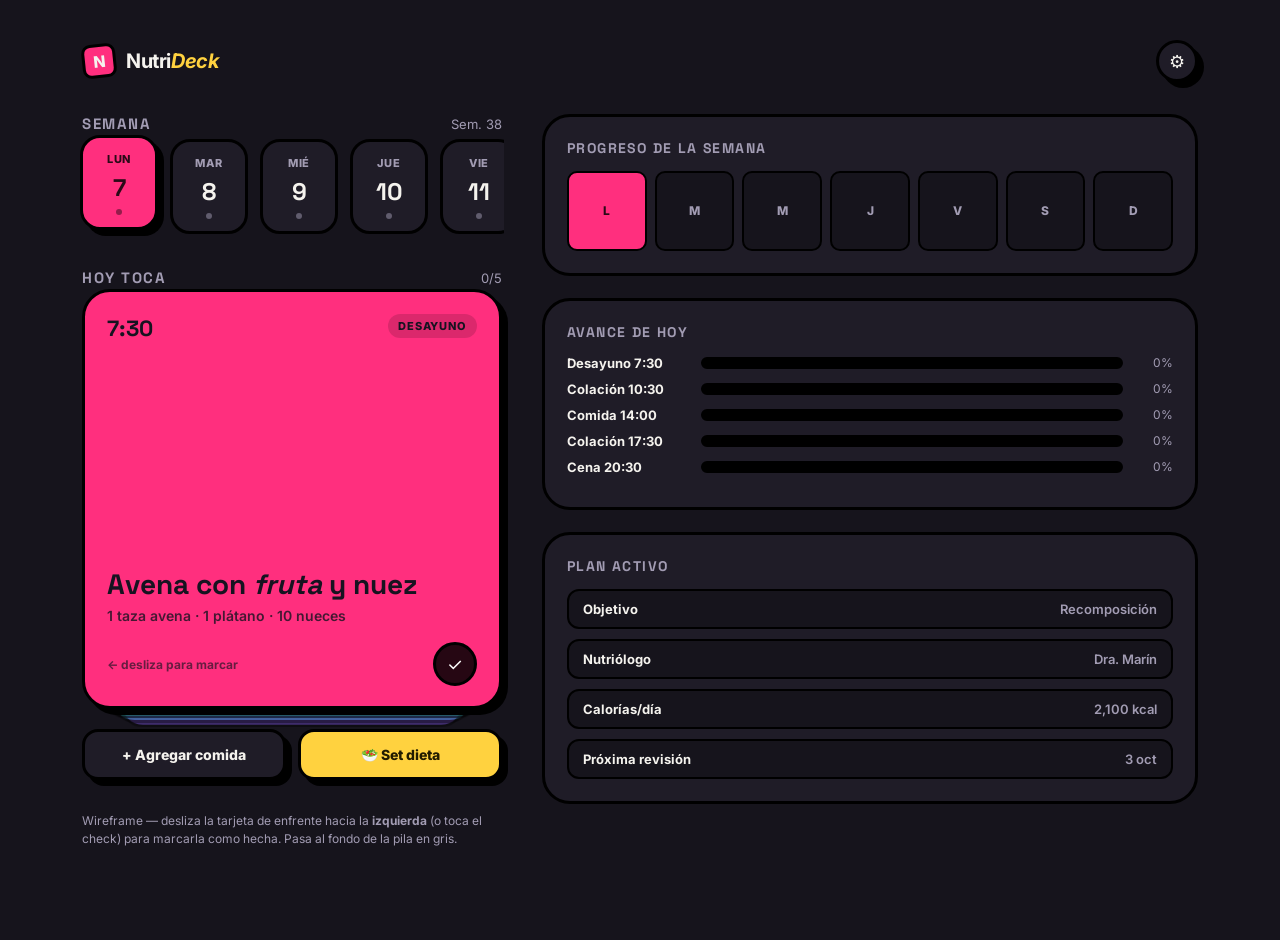
==== diet-app/index.html @ 94bcf6a4 "Add diet app wireframe with day rail + swipeable meal rolodex Single-file HTML/CSS/JS prototype: hor" ====
<!doctype html>
<html lang="es">
<head>
<meta charset="utf-8">
<meta name="viewport" content="width=device-width, initial-scale=1, viewport-fit=cover">
<title>NutriDeck — Wireframe</title>
<link rel="preconnect" href="https://fonts.googleapis.com">
<link href="https://fonts.googleapis.com/css2?family=Space+Grotesk:wght@500;700&family=Inter:wght@400;600;800&display=swap" rel="stylesheet">
<style>
  :root{
    --bg:        #16141c;
    --bg-panel:  #1f1c27;
    --ink:       #f5f3ee;
    --ink-dim:   #a29cb3;
    --pink:      #ff2f7e;
    --green:     #2ee6a6;
    --yellow:    #ffd23f;
    --blue:      #4dc4ff;
    --violet:    #8a5bff;
    --gray:      #55505f;
    --gray-card: #37333e;
    --line:      #000000;
    --radius-lg: 28px;
    --radius-md: 18px;
    --shadow-hard: 6px 6px 0 var(--line);
  }

  *{box-sizing:border-box;}
  html,body{margin:0;padding:0;}
  body{
    background:var(--bg);
    color:var(--ink);
    font-family:'Inter',system-ui,sans-serif;
    min-height:100vh;
    display:flex;
    justify-content:center;
    -webkit-tap-highlight-color:transparent;
  }
  h1,h2,h3,.display{
    font-family:'Space Grotesk',system-ui,sans-serif;
  }
  button{font-family:inherit;}

  /* ---------- App shell ---------- */
  .App{
    width:100%;
    max-width:1180px;
    display:grid;
    grid-template-columns:1fr;
    gap:24px;
    padding:20px 16px 60px;
  }

  @media (min-width:920px){
    .App{
      grid-template-columns:minmax(0,420px) 1fr;
      align-items:start;
      padding:40px 32px 80px;
      gap:40px;
    }
  }

  /* ---------- Top bar ---------- */
  .TopBar{
    grid-column:1/-1;
    display:flex;
    align-items:center;
    justify-content:space-between;
    margin-bottom:-8px;
  }
  .TopBar-brand{
    display:flex;
    align-items:center;
    gap:10px;
  }
  .TopBar-logo{
    width:34px;height:34px;
    background:var(--pink);
    border-radius:9px;
    border:3px solid var(--line);
    display:flex;align-items:center;justify-content:center;
    font-weight:800;
    transform:rotate(-6deg);
  }
  .TopBar-title{
    font-size:20px;
    font-weight:700;
    letter-spacing:-0.02em;
  }
  .TopBar-title em{
    font-style:italic;
    color:var(--yellow);
  }
  .IconBtn{
    width:42px;height:42px;
    border-radius:50%;
    border:3px solid var(--line);
    background:var(--bg-panel);
    color:var(--ink);
    font-size:18px;
    display:flex;align-items:center;justify-content:center;
    cursor:pointer;
    box-shadow:var(--shadow-hard);
  }
  .IconBtn:active{transform:translate(3px,3px);box-shadow:0 0 0 var(--line);}

  /* ---------- Phone column ---------- */
  .PhoneCol{
    display:flex;
    flex-direction:column;
    gap:20px;
  }

  /* Day carousel (horizontal) */
  .DayRail{
    display:flex;
    gap:12px;
    overflow-x:auto;
    scroll-snap-type:x mandatory;
    padding:4px 2px 14px;
    margin:0 -2px;
  }
  .DayRail::-webkit-scrollbar{height:6px;}
  .DayRail::-webkit-scrollbar-thumb{background:var(--gray);border-radius:6px;}

  .DayCard{
    scroll-snap-align:start;
    flex:0 0 auto;
    width:78px;
    padding:14px 0 12px;
    border-radius:20px;
    border:3px solid var(--line);
    background:var(--bg-panel);
    color:var(--ink-dim);
    display:flex;
    flex-direction:column;
    align-items:center;
    gap:6px;
    cursor:pointer;
    transition:transform .15s ease;
  }
  .DayCard-dow{font-size:11px;font-weight:800;letter-spacing:.08em;text-transform:uppercase;}
  .DayCard-num{font-family:'Space Grotesk';font-size:24px;font-weight:700;color:var(--ink);}
  .DayCard-dot{width:6px;height:6px;border-radius:50%;background:currentColor;opacity:.5;}

  .DayCard.is-active{
    background:var(--pink);
    color:#2a0a17;
    box-shadow:var(--shadow-hard);
    transform:translateY(-4px);
  }
  .DayCard.is-active .DayCard-num{color:#2a0a17;}
  .DayCard.is-done{border-style:dashed;opacity:.6;}

  /* Section label */
  .SectionLabel{
    display:flex;align-items:baseline;justify-content:space-between;
    margin-bottom:2px;
  }
  .SectionLabel h2{
    font-size:15px;text-transform:uppercase;letter-spacing:.1em;
    color:var(--ink-dim);margin:0;font-weight:700;
  }
  .SectionLabel .count{font-size:13px;color:var(--ink-dim);}

  /* ---------- Vertical rolodex stack ---------- */
  .Stack{
    position:relative;
    height:420px;
    touch-action:pan-y;
  }
  .Stack-empty{
    position:absolute;inset:0;
    border:3px dashed var(--gray);
    border-radius:var(--radius-lg);
    display:flex;align-items:center;justify-content:center;
    color:var(--ink-dim);
    text-align:center;padding:24px;
    font-weight:600;
  }

  .MealCard{
    position:absolute;
    left:0;right:0;top:0;
    height:100%;
    border-radius:var(--radius-lg);
    border:3px solid var(--line);
    padding:22px 22px 20px;
    display:flex;
    flex-direction:column;
    color:#161320;
    will-change:transform;
    transition:transform .32s cubic-bezier(.2,.8,.2,1), opacity .32s ease, box-shadow .32s ease;
    user-select:none;
    cursor:grab;
  }
  .MealCard:active{cursor:grabbing;}
  .MealCard.is-front{box-shadow:var(--shadow-hard);}
  .MealCard.is-dragging{transition:none;}

  .MealCard.c-pink{background:var(--pink);}
  .MealCard.c-yellow{background:var(--yellow);}
  .MealCard.c-green{background:var(--green);}
  .MealCard.c-blue{background:var(--blue);}
  .MealCard.c-violet{background:var(--violet);color:#f5f3ee;}
  .MealCard.is-done{
    background:var(--gray-card) !important;
    color:var(--ink-dim) !important;
    border-color:#000;
  }

  .MealCard-top{
    display:flex;justify-content:space-between;align-items:flex-start;
  }
  .MealCard-time{
    font-family:'Space Grotesk';font-weight:700;font-size:22px;
  }
  .MealCard-tag{
    font-size:11px;font-weight:800;text-transform:uppercase;letter-spacing:.08em;
    background:rgba(0,0,0,.14);
    padding:5px 10px;border-radius:20px;
  }
  .MealCard-name{
    font-family:'Space Grotesk';
    font-weight:700;
    font-size:clamp(22px,5vw,28px);
    line-height:1.05;
    margin-top:auto;
  }
  .MealCard-name em{font-style:italic;}
  .MealCard-desc{
    font-size:14px;
    font-weight:600;
    opacity:.8;
    margin-top:8px;
    line-height:1.35;
  }
  .MealCard-foot{
    margin-top:16px;
    display:flex;
    align-items:center;
    justify-content:space-between;
  }
  .MealCard-hint{
    font-size:12px;font-weight:700;opacity:.65;
    display:flex;align-items:center;gap:6px;
  }
  .MealCard-check{
    width:44px;height:44px;
    border-radius:50%;
    border:3px solid var(--line);
    background:rgba(0,0,0,.85);
    color:#fff;
    font-size:18px;
    display:flex;align-items:center;justify-content:center;
    cursor:pointer;
  }
  .MealCard.is-done .MealCard-check{background:rgba(255,255,255,.08);}

  .SwipeGhost{
    position:absolute;inset:0;
    border-radius:var(--radius-lg);
    background:linear-gradient(90deg, rgba(46,230,166,.9), transparent 55%);
    display:flex;align-items:center;padding-left:26px;
    font-family:'Space Grotesk';font-weight:700;font-size:18px;color:#0a1f16;
    opacity:0;
    pointer-events:none;
  }

  /* ---------- Action buttons ---------- */
  .Actions{
    display:flex;
    gap:12px;
  }
  .Btn{
    flex:1;
    border:3px solid var(--line);
    border-radius:16px;
    padding:14px 14px;
    font-weight:800;
    font-size:14px;
    cursor:pointer;
    box-shadow:var(--shadow-hard);
    display:flex;align-items:center;justify-content:center;gap:8px;
    background:var(--bg-panel);
    color:var(--ink);
  }
  .Btn:active{transform:translate(3px,3px);box-shadow:0 0 0 var(--line);}
  .Btn.is-primary{background:var(--yellow);color:#221c00;}

  /* ---------- Right / desktop panel ---------- */
  .SidePanel{
    display:flex;
    flex-direction:column;
    gap:22px;
  }
  .Panel{
    background:var(--bg-panel);
    border:3px solid var(--line);
    border-radius:var(--radius-lg);
    padding:22px;
  }
  .Panel h3{
    margin:0 0 14px;
    font-size:14px;text-transform:uppercase;letter-spacing:.1em;color:var(--ink-dim);
  }
  .ProgressRow{
    display:flex;align-items:center;gap:14px;margin-bottom:10px;
  }
  .ProgressRow-label{width:120px;font-size:13px;font-weight:700;}
  .ProgressBar{
    flex:1;height:12px;border-radius:8px;background:#000;border:2px solid var(--line);overflow:hidden;
  }
  .ProgressBar > span{display:block;height:100%;background:var(--green);}
  .ProgressRow-val{font-size:12px;color:var(--ink-dim);width:36px;text-align:right;}

  .WeekGrid{
    display:grid;
    grid-template-columns:repeat(7,1fr);
    gap:8px;
  }
  .WeekGrid-cell{
    aspect-ratio:1;
    border-radius:10px;
    border:2px solid var(--line);
    display:flex;align-items:center;justify-content:center;
    font-size:12px;font-weight:800;
    background:var(--bg);
    color:var(--ink-dim);
  }
  .WeekGrid-cell.is-active{background:var(--pink);color:#2a0a17;}
  .WeekGrid-cell.is-full{background:var(--green);color:#0a1f16;}

  .PlanList{list-style:none;margin:0;padding:0;display:flex;flex-direction:column;gap:10px;}
  .PlanList li{
    display:flex;align-items:center;justify-content:space-between;
    background:var(--bg);
    border:2px solid var(--line);
    border-radius:12px;
    padding:10px 14px;
    font-size:13px;font-weight:700;
  }
  .PlanList li span.dim{color:var(--ink-dim);font-weight:600;}

  .Note{
    font-size:12px;
    color:var(--ink-dim);
    line-height:1.5;
  }
</style>
</head>
<body>

<div class="App">

  <div class="TopBar">
    <div class="TopBar-brand">
      <div class="TopBar-logo">N</div>
      <div class="TopBar-title">Nutri<em>Deck</em></div>
    </div>
    <button class="IconBtn" id="btnSettings" title="Configurar dieta">⚙</button>
  </div>

  <!-- LEFT: phone-scoped experience -->
  <div class="PhoneCol">

    <div>
      <div class="SectionLabel"><h2>Semana</h2><span class="count" id="weekRange">Sem. 38</span></div>
      <div class="DayRail" id="dayRail"></div>
    </div>

    <div>
      <div class="SectionLabel">
        <h2>Hoy toca</h2>
        <span class="count" id="dayCount">0/0</span>
      </div>
      <div class="Stack" id="stack"></div>
    </div>

    <div class="Actions">
      <button class="Btn" id="btnAddMeal">+ Agregar comida</button>
      <button class="Btn is-primary" id="btnDiet">🥗 Set dieta</button>
    </div>

    <p class="Note">Wireframe — desliza la tarjeta de enfrente hacia la <strong>izquierda</strong> (o toca el check) para marcarla como hecha. Pasa al fondo de la pila en gris.</p>
  </div>

  <!-- RIGHT: desktop-only overview panel (also visible stacked on mobile) -->
  <div class="SidePanel">
    <div class="Panel">
      <h3>Progreso de la semana</h3>
      <div class="WeekGrid" id="weekGrid"></div>
    </div>

    <div class="Panel">
      <h3>Avance de hoy</h3>
      <div id="progressRows"></div>
    </div>

    <div class="Panel">
      <h3>Plan activo</h3>
      <ul class="PlanList">
        <li>Objetivo <span class="dim">Recomposición</span></li>
        <li>Nutriólogo <span class="dim">Dra. Marín</span></li>
        <li>Calorías/día <span class="dim">2,100 kcal</span></li>
        <li>Próxima revisión <span class="dim">3 oct</span></li>
      </ul>
    </div>
  </div>

</div>

<script>
(function(){

  // ---------- Data ----------
  var DOWS = ["LUN","MAR","MIÉ","JUE","VIE","SÁB","DOM"];
  var COLORS = ["c-pink","c-yellow","c-green","c-blue","c-violet"];

  function buildMeals(seed){
    var base = [
      {time:"7:30",  tag:"Desayuno",   name:"Avena con <em>fruta</em> y nuez",      desc:"1 taza avena · 1 plátano · 10 nueces"},
      {time:"10:30", tag:"Colación",   name:"Yogurt <em>griego</em> + granola",     desc:"1 yogurt natural · 2 cdas granola"},
      {time:"14:00", tag:"Comida",     name:"Pollo a la <em>plancha</em>",          desc:"150g pollo · arroz · ensalada verde"},
      {time:"17:30", tag:"Colación",   name:"Fruta + <em>puñado</em> de almendras", desc:"1 manzana · 10 almendras"},
      {time:"20:30", tag:"Cena",       name:"Salmón con <em>verduras</em>",         desc:"120g salmón · brócoli al vapor"}
    ];
    return base.map(function(m,i){
      return {
        id: seed + "-" + i,
        time:m.time, tag:m.tag, name:m.name, desc:m.desc,
        color: COLORS[i % COLORS.length],
        done:false
      };
    });
  }

  var today = new Date();
  var days = [];
  for(var i=0;i<7;i++){
    var d = new Date(today);
    d.setDate(today.getDate() - today.getDay() + 1 + i); // Monday-start
    days.push({
      id:i,
      dow:DOWS[i],
      num:d.getDate(),
      meals: buildMeals("d"+i)
    });
  }
  var activeDay = Math.min(Math.max(today.getDay()-1,0),6);

  // ---------- DOM refs ----------
  var dayRail = document.getElementById('dayRail');
  var stackEl = document.getElementById('stack');
  var dayCountEl = document.getElementById('dayCount');
  var weekGrid = document.getElementById('weekGrid');
  var progressRows = document.getElementById('progressRows');

  // ---------- Render: day rail ----------
  function renderDayRail(){
    dayRail.innerHTML = "";
    days.forEach(function(day){
      var doneCount = day.meals.filter(function(m){return m.done;}).length;
      var allDone = doneCount === day.meals.length;
      var el = document.createElement('div');
      el.className = 'DayCard' + (day.id===activeDay ? ' is-active':'') + (allDone ? ' is-done':'');
      el.innerHTML =
        '<span class="DayCard-dow">'+day.dow+'</span>' +
        '<span class="DayCard-num">'+day.num+'</span>' +
        '<span class="DayCard-dot"></span>';
      el.addEventListener('click', function(){
        activeDay = day.id;
        renderAll();
      });
      dayRail.appendChild(el);
    });
    // keep active day in view
    var activeEl = dayRail.children[activeDay];
    if(activeEl) activeEl.scrollIntoView({inline:'center', block:'nearest'});
  }

  // ---------- Render: vertical rolodex stack ----------
  var drag = null; // {id, startX, startY, dx, el}

  function renderStack(){
    stackEl.innerHTML = "";
    var meals = days[activeDay].meals;
    var pending = meals.filter(function(m){return !m.done;});
    var done = meals.filter(function(m){return m.done;});
    var ordered = pending.concat(done);

    dayCountEl.textContent = done.length + "/" + meals.length;

    if(ordered.length === 0){
      var empty = document.createElement('div');
      empty.className = 'Stack-empty';
      empty.textContent = 'No hay comidas configuradas para este día.';
      stackEl.appendChild(empty);
      return;
    }

    var maxVisible = 5;
    ordered.slice(0, maxVisible).forEach(function(meal, idx){
      var card = document.createElement('div');
      card.className = 'MealCard ' + (meal.done ? 'is-done' : meal.color) + (idx===0 ? ' is-front':'');
      card.dataset.id = meal.id;

      var depth = idx;
      var scale = 1 - depth*0.045;
      var translateY = depth*14;
      card.style.zIndex = (maxVisible - depth);
      card.style.transform = 'translateY('+translateY+'px) scale('+scale+')';
      card.style.opacity = depth===0 ? 1 : Math.max(0.35, 1 - depth*0.22);

      card.innerHTML =
        '<div class="MealCard-top">' +
          '<span class="MealCard-time">'+meal.time+'</span>' +
          '<span class="MealCard-tag">'+(meal.done ? 'Hecho ✓' : meal.tag)+'</span>' +
        '</div>' +
        '<div class="MealCard-name">'+meal.name+'</div>' +
        '<div class="MealCard-desc">'+meal.desc+'</div>' +
        '<div class="MealCard-foot">' +
          '<span class="MealCard-hint">'+(idx===0 && !meal.done ? '← desliza para marcar' : '')+'</span>' +
          '<span class="MealCard-check">'+(meal.done ? '↺' : '✓')+'</span>' +
        '</div>' +
        '<div class="SwipeGhost">Completada ✓</div>';

      if(idx===0 && !meal.done){
        attachSwipe(card, meal);
      }
      var checkBtn = card.querySelector('.MealCard-check');
      checkBtn.addEventListener('click', function(e){
        e.stopPropagation();
        toggleMeal(meal);
      });

      stackEl.appendChild(card);
    });
  }

  function toggleMeal(meal){
    meal.done = !meal.done;
    renderAll();
  }

  function attachSwipe(card, meal){
    var ghost = card.querySelector('.SwipeGhost');
    var startX=0, startY=0, dx=0, dragging=false;

    function pointerDown(e){
      dragging = true;
      card.classList.add('is-dragging');
      startX = (e.touches ? e.touches[0].clientX : e.clientX);
      startY = (e.touches ? e.touches[0].clientY : e.clientY);
      document.addEventListener('mousemove', pointerMove);
      document.addEventListener('mouseup', pointerUp);
      document.addEventListener('touchmove', pointerMove, {passive:false});
      document.addEventListener('touchend', pointerUp);
    }
    function pointerMove(e){
      if(!dragging) return;
      var x = (e.touches ? e.touches[0].clientX : e.clientX);
      var y = (e.touches ? e.touches[0].clientY : e.clientY);
      dx = x - startX;
      var dy = y - startY;
      if(Math.abs(dx) > Math.abs(dy) && e.cancelable) e.preventDefault();
      var rot = dx/22;
      card.style.transform = 'translate('+dx+'px, 0) rotate('+rot+'deg)';
      var progress = Math.min(Math.max(-dx/120, 0), 1);
      ghost.style.opacity = progress;
    }
    function pointerUp(){
      dragging = false;
      card.classList.remove('is-dragging');
      document.removeEventListener('mousemove', pointerMove);
      document.removeEventListener('mouseup', pointerUp);
      document.removeEventListener('touchmove', pointerMove);
      document.removeEventListener('touchend', pointerUp);

      if(dx < -80){
        card.style.transition = 'transform .28s ease, opacity .28s ease';
        card.style.transform = 'translate(-140%, 0) rotate(-14deg)';
        card.style.opacity = 0;
        setTimeout(function(){ toggleMeal(meal); }, 220);
      } else {
        card.style.transform = 'translateY(0) scale(1)';
        ghost.style.opacity = 0;
      }
      dx = 0;
    }

    card.addEventListener('mousedown', pointerDown);
    card.addEventListener('touchstart', pointerDown, {passive:true});
  }

  // ---------- Render: side panel ----------
  function renderWeekGrid(){
    weekGrid.innerHTML = "";
    days.forEach(function(day){
      var doneCount = day.meals.filter(function(m){return m.done;}).length;
      var full = doneCount === day.meals.length;
      var cell = document.createElement('div');
      cell.className = 'WeekGrid-cell' + (day.id===activeDay ? ' is-active':'') + (full && day.id!==activeDay ? ' is-full':'');
      cell.textContent = day.dow[0];
      weekGrid.appendChild(cell);
    });
  }

  function renderProgress(){
    progressRows.innerHTML = "";
    var meals = days[activeDay].meals;
    meals.forEach(function(meal){
      var pct = meal.done ? 100 : 0;
      var row = document.createElement('div');
      row.className = 'ProgressRow';
      row.innerHTML =
        '<span class="ProgressRow-label">'+meal.tag+' '+meal.time+'</span>' +
        '<span class="ProgressBar"><span style="width:'+pct+'%"></span></span>' +
        '<span class="ProgressRow-val">'+pct+'%</span>';
      progressRows.appendChild(row);
    });
  }

  function renderAll(){
    renderDayRail();
    renderStack();
    renderWeekGrid();
    renderProgress();
  }

  // ---------- Actions ----------
  document.getElementById('btnAddMeal').addEventListener('click', function(){
    alert('Wireframe: aquí abriría el formulario para agregar una comida/colación (hora, nombre, macros, foto).');
  });
  document.getElementById('btnDiet').addEventListener('click', function(){
    alert('Wireframe: aquí abriría el flujo para crear/editar el plan de dieta completo.');
  });
  document.getElementById('btnSettings').addEventListener('click', function(){
    alert('Wireframe: ajustes de cuenta, notificaciones y nutriólogo vinculado.');
  });

  renderAll();
})();
</script>
</body>
</html>
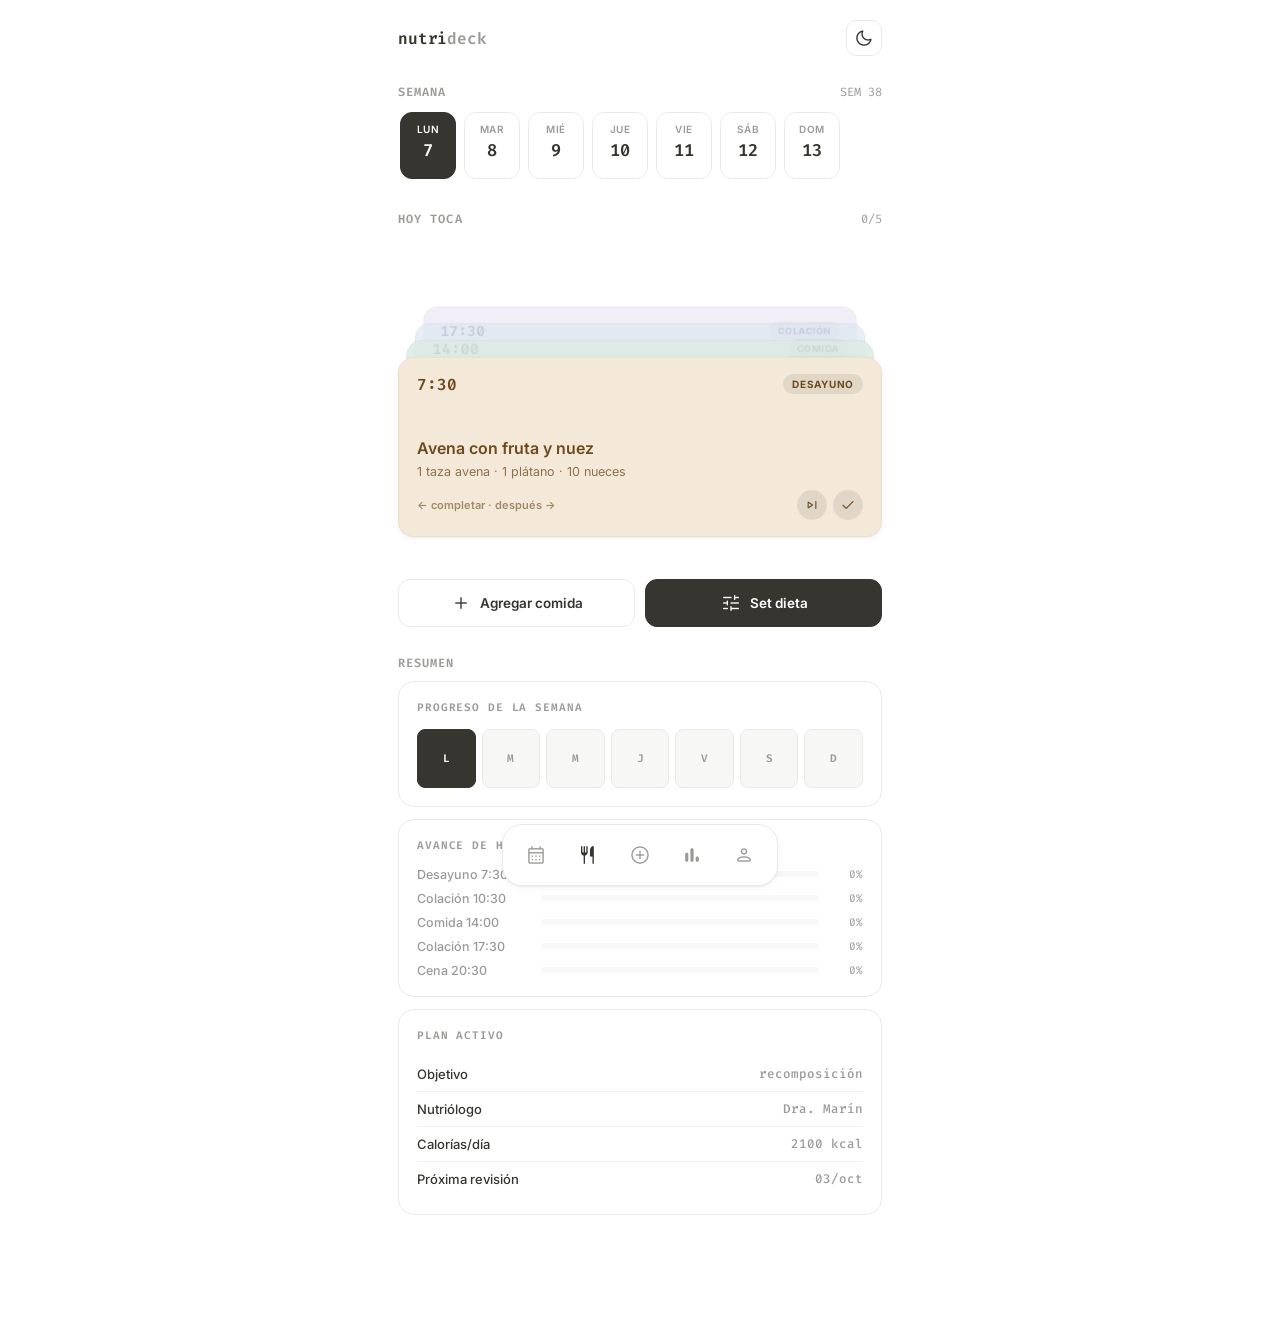
==== commit 56ca15dd: "Restyle diet app wireframe: minimalist Notion-like theme, dark/light mode - Single centered column l" ====
--- a/diet-app/index.html
+++ b/diet-app/index.html
@@ -5,348 +5,378 @@
 <meta name="viewport" content="width=device-width, initial-scale=1, viewport-fit=cover">
 <title>NutriDeck — Wireframe</title>
 <link rel="preconnect" href="https://fonts.googleapis.com">
-<link href="https://fonts.googleapis.com/css2?family=Space+Grotesk:wght@500;700&family=Inter:wght@400;600;800&display=swap" rel="stylesheet">
+<link href="https://fonts.googleapis.com/css2?family=Fira+Code:wght@500;600;700&family=Inter:wght@400;500;600;700&family=Material+Symbols+Rounded:opsz,wght,FILL,GRAD@24,300,0,0" rel="stylesheet">
 <style>
   :root{
-    --bg:        #16141c;
-    --bg-panel:  #1f1c27;
-    --ink:       #f5f3ee;
-    --ink-dim:   #a29cb3;
-    --pink:      #ff2f7e;
-    --green:     #2ee6a6;
-    --yellow:    #ffd23f;
-    --blue:      #4dc4ff;
-    --violet:    #8a5bff;
-    --gray:      #55505f;
-    --gray-card: #37333e;
-    --line:      #000000;
-    --radius-lg: 28px;
-    --radius-md: 18px;
-    --shadow-hard: 6px 6px 0 var(--line);
+    --bg:          #ffffff;
+    --bg-raised:   #ffffff;
+    --bg-sunken:   #f7f7f5;
+    --text:        #37352f;
+    --text-dim:    #9b9a97;
+    --border:      #eceae7;
+    --border-soft: #f1efec;
+    --accent:      #37352f;
+    --shadow:      0 1px 2px rgba(15,15,15,.06), 0 2px 8px rgba(15,15,15,.04);
+
+    --meal-1-bg:#f4e9d8; --meal-1-tx:#6b4a1e;
+    --meal-2-bg:#dceae3; --meal-2-tx:#1f5c46;
+    --meal-3-bg:#dce6f0; --meal-3-tx:#244a73;
+    --meal-4-bg:#e6e0f0; --meal-4-tx:#4a3b73;
+    --meal-5-bg:#f2dede; --meal-5-tx:#7a3030;
+
+    --done-bg: #f1efec;
+    --done-tx: #b3b1ac;
+  }
+
+  :root[data-theme="dark"]{
+    --bg:          #191919;
+    --bg-raised:   #202020;
+    --bg-sunken:   #1f1f1f;
+    --text:        #e9e9e7;
+    --text-dim:    #8f8d88;
+    --border:      #2f2f2f;
+    --border-soft: #2a2a2a;
+    --accent:      #e9e9e7;
+    --shadow:      0 1px 2px rgba(0,0,0,.4), 0 2px 10px rgba(0,0,0,.28);
+
+    --meal-1-bg:#332a1a; --meal-1-tx:#e8c989;
+    --meal-2-bg:#1c2f28; --meal-2-tx:#8fd9bd;
+    --meal-3-bg:#1e2c3a; --meal-3-tx:#9cc2e8;
+    --meal-4-bg:#292236; --meal-4-tx:#c7b7e8;
+    --meal-5-bg:#332222; --meal-5-tx:#e3a8a8;
+
+    --done-bg: #232323;
+    --done-tx: #6f6d68;
   }
 
   *{box-sizing:border-box;}
   html,body{margin:0;padding:0;}
   body{
     background:var(--bg);
-    color:var(--ink);
+    color:var(--text);
     font-family:'Inter',system-ui,sans-serif;
     min-height:100vh;
-    display:flex;
-    justify-content:center;
+    transition:background .2s ease, color .2s ease;
     -webkit-tap-highlight-color:transparent;
   }
-  h1,h2,h3,.display{
-    font-family:'Space Grotesk',system-ui,sans-serif;
-  }
   button{font-family:inherit;}
-
-  /* ---------- App shell ---------- */
+  .mono{font-family:'Fira Code',ui-monospace,monospace;}
+
+  .material-symbols-rounded{
+    font-variation-settings:'FILL' 0,'wght' 300,'GRAD' 0,'opsz' 24;
+    font-size:22px;
+    line-height:1;
+    user-select:none;
+  }
+  .material-symbols-rounded.is-filled{
+    font-variation-settings:'FILL' 1,'wght' 300,'GRAD' 0,'opsz' 24;
+  }
+
+  /* ---------- App shell : single centered column, same on mobile & desktop ---------- */
   .App{
-    width:100%;
-    max-width:1180px;
-    display:grid;
-    grid-template-columns:1fr;
-    gap:24px;
-    padding:20px 16px 60px;
-  }
-
-  @media (min-width:920px){
-    .App{
-      grid-template-columns:minmax(0,420px) 1fr;
-      align-items:start;
-      padding:40px 32px 80px;
-      gap:40px;
-    }
+    max-width:520px;
+    margin:0 auto;
+    padding:20px 18px 110px;
+    display:flex;
+    flex-direction:column;
+    gap:28px;
   }
 
   /* ---------- Top bar ---------- */
   .TopBar{
-    grid-column:1/-1;
     display:flex;
     align-items:center;
     justify-content:space-between;
-    margin-bottom:-8px;
-  }
-  .TopBar-brand{
-    display:flex;
-    align-items:center;
-    gap:10px;
-  }
-  .TopBar-logo{
-    width:34px;height:34px;
-    background:var(--pink);
-    border-radius:9px;
-    border:3px solid var(--line);
-    display:flex;align-items:center;justify-content:center;
-    font-weight:800;
-    transform:rotate(-6deg);
   }
   .TopBar-title{
-    font-size:20px;
-    font-weight:700;
-    letter-spacing:-0.02em;
-  }
-  .TopBar-title em{
-    font-style:italic;
-    color:var(--yellow);
-  }
+    font-family:'Fira Code';
+    font-weight:600;
+    font-size:16px;
+    letter-spacing:-0.01em;
+  }
+  .TopBar-title span{color:var(--text-dim);}
   .IconBtn{
-    width:42px;height:42px;
-    border-radius:50%;
-    border:3px solid var(--line);
-    background:var(--bg-panel);
-    color:var(--ink);
-    font-size:18px;
+    width:36px;height:36px;
+    border-radius:10px;
+    border:1px solid var(--border);
+    background:var(--bg-raised);
+    color:var(--text);
     display:flex;align-items:center;justify-content:center;
     cursor:pointer;
-    box-shadow:var(--shadow-hard);
-  }
-  .IconBtn:active{transform:translate(3px,3px);box-shadow:0 0 0 var(--line);}
-
-  /* ---------- Phone column ---------- */
-  .PhoneCol{
-    display:flex;
-    flex-direction:column;
-    gap:20px;
-  }
-
-  /* Day carousel (horizontal) */
+  }
+  .IconBtn:hover{background:var(--bg-sunken);}
+
+  /* ---------- Section heading ---------- */
+  .SectionHead{
+    display:flex;align-items:baseline;justify-content:space-between;
+    margin-bottom:10px;
+  }
+  .SectionHead h2{
+    font-family:'Fira Code';
+    font-size:12px;
+    font-weight:600;
+    text-transform:uppercase;
+    letter-spacing:.09em;
+    color:var(--text-dim);
+    margin:0;
+  }
+  .SectionHead .meta{
+    font-family:'Fira Code';
+    font-size:12px;
+    color:var(--text-dim);
+  }
+
+  /* ---------- Day rail ---------- */
   .DayRail{
     display:flex;
-    gap:12px;
+    gap:8px;
     overflow-x:auto;
     scroll-snap-type:x mandatory;
-    padding:4px 2px 14px;
-    margin:0 -2px;
-  }
-  .DayRail::-webkit-scrollbar{height:6px;}
-  .DayRail::-webkit-scrollbar-thumb{background:var(--gray);border-radius:6px;}
+    padding:2px 2px 4px;
+  }
+  .DayRail::-webkit-scrollbar{display:none;}
 
   .DayCard{
     scroll-snap-align:start;
     flex:0 0 auto;
-    width:78px;
-    padding:14px 0 12px;
-    border-radius:20px;
-    border:3px solid var(--line);
-    background:var(--bg-panel);
-    color:var(--ink-dim);
+    width:56px;
+    padding:10px 0 9px;
+    border-radius:12px;
+    border:1px solid var(--border);
+    background:var(--bg-raised);
+    color:var(--text-dim);
     display:flex;
     flex-direction:column;
     align-items:center;
-    gap:6px;
+    gap:4px;
     cursor:pointer;
-    transition:transform .15s ease;
-  }
-  .DayCard-dow{font-size:11px;font-weight:800;letter-spacing:.08em;text-transform:uppercase;}
-  .DayCard-num{font-family:'Space Grotesk';font-size:24px;font-weight:700;color:var(--ink);}
-  .DayCard-dot{width:6px;height:6px;border-radius:50%;background:currentColor;opacity:.5;}
+  }
+  .DayCard-dow{font-size:10px;font-weight:600;letter-spacing:.06em;text-transform:uppercase;}
+  .DayCard-num{font-family:'Fira Code';font-size:17px;font-weight:600;color:var(--text);}
+  .DayCard-dot{width:4px;height:4px;border-radius:50%;background:var(--meal-3-tx);opacity:0;}
+  .DayCard.is-done .DayCard-dot{opacity:.8;background:var(--meal-2-tx);}
 
   .DayCard.is-active{
-    background:var(--pink);
-    color:#2a0a17;
-    box-shadow:var(--shadow-hard);
-    transform:translateY(-4px);
-  }
-  .DayCard.is-active .DayCard-num{color:#2a0a17;}
-  .DayCard.is-done{border-style:dashed;opacity:.6;}
-
-  /* Section label */
-  .SectionLabel{
-    display:flex;align-items:baseline;justify-content:space-between;
-    margin-bottom:2px;
-  }
-  .SectionLabel h2{
-    font-size:15px;text-transform:uppercase;letter-spacing:.1em;
-    color:var(--ink-dim);margin:0;font-weight:700;
-  }
-  .SectionLabel .count{font-size:13px;color:var(--ink-dim);}
-
-  /* ---------- Vertical rolodex stack ---------- */
+    background:var(--text);
+    border-color:var(--text);
+    color:var(--bg);
+  }
+  .DayCard.is-active .DayCard-num{color:var(--bg);}
+
+  /* ---------- Rolodex stack ---------- */
   .Stack{
     position:relative;
-    height:420px;
-    touch-action:pan-y;
+    height:300px;
   }
   .Stack-empty{
     position:absolute;inset:0;
-    border:3px dashed var(--gray);
-    border-radius:var(--radius-lg);
+    border:1px dashed var(--border);
+    border-radius:16px;
     display:flex;align-items:center;justify-content:center;
-    color:var(--ink-dim);
+    color:var(--text-dim);
     text-align:center;padding:24px;
-    font-weight:600;
+    font-size:14px;
   }
 
   .MealCard{
     position:absolute;
-    left:0;right:0;top:0;
-    height:100%;
-    border-radius:var(--radius-lg);
-    border:3px solid var(--line);
-    padding:22px 22px 20px;
+    left:0;right:0;
+    bottom:0;
+    height:180px;
+    border-radius:16px;
+    border:1px solid rgba(0,0,0,.04);
+    padding:16px 18px;
     display:flex;
     flex-direction:column;
-    color:#161320;
+    box-shadow:var(--shadow);
     will-change:transform;
-    transition:transform .32s cubic-bezier(.2,.8,.2,1), opacity .32s ease, box-shadow .32s ease;
+    transition:transform .3s cubic-bezier(.2,.8,.2,1), opacity .3s ease, box-shadow .2s ease;
     user-select:none;
-    cursor:grab;
-  }
-  .MealCard:active{cursor:grabbing;}
-  .MealCard.is-front{box-shadow:var(--shadow-hard);}
+  }
+  .MealCard.is-front{cursor:grab;}
+  .MealCard.is-front:active{cursor:grabbing;}
   .MealCard.is-dragging{transition:none;}
-
-  .MealCard.c-pink{background:var(--pink);}
-  .MealCard.c-yellow{background:var(--yellow);}
-  .MealCard.c-green{background:var(--green);}
-  .MealCard.c-blue{background:var(--blue);}
-  .MealCard.c-violet{background:var(--violet);color:#f5f3ee;}
-  .MealCard.is-done{
-    background:var(--gray-card) !important;
-    color:var(--ink-dim) !important;
-    border-color:#000;
-  }
+  .MealCard.is-peek{cursor:pointer;}
+
+  .MealCard.c1{background:var(--meal-1-bg);color:var(--meal-1-tx);}
+  .MealCard.c2{background:var(--meal-2-bg);color:var(--meal-2-tx);}
+  .MealCard.c3{background:var(--meal-3-bg);color:var(--meal-3-tx);}
+  .MealCard.c4{background:var(--meal-4-bg);color:var(--meal-4-tx);}
+  .MealCard.c5{background:var(--meal-5-bg);color:var(--meal-5-tx);}
 
   .MealCard-top{
     display:flex;justify-content:space-between;align-items:flex-start;
   }
-  .MealCard-time{
-    font-family:'Space Grotesk';font-weight:700;font-size:22px;
-  }
+  .MealCard-time{font-family:'Fira Code';font-weight:600;font-size:16px;}
   .MealCard-tag{
-    font-size:11px;font-weight:800;text-transform:uppercase;letter-spacing:.08em;
-    background:rgba(0,0,0,.14);
-    padding:5px 10px;border-radius:20px;
+    font-size:10px;font-weight:700;text-transform:uppercase;letter-spacing:.07em;
+    background:rgba(0,0,0,.08);
+    padding:4px 9px;border-radius:20px;
   }
   .MealCard-name{
-    font-family:'Space Grotesk';
-    font-weight:700;
-    font-size:clamp(22px,5vw,28px);
-    line-height:1.05;
+    font-weight:600;
+    font-size:16px;
+    line-height:1.3;
     margin-top:auto;
   }
-  .MealCard-name em{font-style:italic;}
   .MealCard-desc{
-    font-size:14px;
-    font-weight:600;
-    opacity:.8;
-    margin-top:8px;
-    line-height:1.35;
+    font-size:12.5px;
+    opacity:.75;
+    margin-top:4px;
+    line-height:1.4;
   }
   .MealCard-foot{
-    margin-top:16px;
+    margin-top:10px;
     display:flex;
     align-items:center;
     justify-content:space-between;
   }
   .MealCard-hint{
-    font-size:12px;font-weight:700;opacity:.65;
-    display:flex;align-items:center;gap:6px;
-  }
-  .MealCard-check{
-    width:44px;height:44px;
+    font-size:11px;font-weight:600;opacity:.6;
+    display:flex;align-items:center;gap:4px;
+  }
+  .MealCard-actions{display:flex;gap:6px;}
+  .MealCard-actionBtn{
+    width:30px;height:30px;
     border-radius:50%;
-    border:3px solid var(--line);
-    background:rgba(0,0,0,.85);
-    color:#fff;
-    font-size:18px;
+    border:none;
+    background:rgba(0,0,0,.08);
+    color:inherit;
     display:flex;align-items:center;justify-content:center;
     cursor:pointer;
   }
-  .MealCard.is-done .MealCard-check{background:rgba(255,255,255,.08);}
+  .MealCard-actionBtn .material-symbols-rounded{font-size:18px;}
+  .MealCard-actionBtn:hover{background:rgba(0,0,0,.14);}
 
   .SwipeGhost{
-    position:absolute;inset:0;
-    border-radius:var(--radius-lg);
-    background:linear-gradient(90deg, rgba(46,230,166,.9), transparent 55%);
-    display:flex;align-items:center;padding-left:26px;
-    font-family:'Space Grotesk';font-weight:700;font-size:18px;color:#0a1f16;
+    position:absolute;top:0;bottom:0;width:50%;
+    display:flex;align-items:center;
+    font-family:'Fira Code';font-weight:600;font-size:13px;
     opacity:0;
     pointer-events:none;
-  }
-
-  /* ---------- Action buttons ---------- */
-  .Actions{
-    display:flex;
-    gap:12px;
-  }
+    gap:6px;
+  }
+  .SwipeGhost.left{left:0;justify-content:flex-start;padding-left:18px;color:#1f5c46;}
+  .SwipeGhost.right{right:0;justify-content:flex-end;padding-right:18px;color:#6b4a1e;}
+
+  /* completed chips row */
+  .DoneRow{
+    display:flex;
+    gap:8px;
+    flex-wrap:wrap;
+    margin-top:14px;
+  }
+  .DoneChip{
+    font-size:12px;
+    font-weight:500;
+    background:var(--done-bg);
+    color:var(--done-tx);
+    padding:6px 12px;
+    border-radius:20px;
+    display:flex;align-items:center;gap:6px;
+    text-decoration:line-through;
+    cursor:pointer;
+    border:1px solid var(--border-soft);
+  }
+  .DoneChip .material-symbols-rounded{font-size:14px;text-decoration:none;}
+
+  /* ---------- Action row ---------- */
+  .Actions{display:flex;gap:10px;}
   .Btn{
     flex:1;
-    border:3px solid var(--line);
+    border:1px solid var(--border);
+    border-radius:12px;
+    padding:12px 14px;
+    font-weight:600;
+    font-size:13.5px;
+    cursor:pointer;
+    display:flex;align-items:center;justify-content:center;gap:8px;
+    background:var(--bg-raised);
+    color:var(--text);
+  }
+  .Btn:hover{background:var(--bg-sunken);}
+  .Btn.is-primary{background:var(--text);color:var(--bg);border-color:var(--text);}
+
+  /* ---------- Stats / summary section ---------- */
+  .Panel{
+    background:var(--bg-raised);
+    border:1px solid var(--border);
     border-radius:16px;
-    padding:14px 14px;
-    font-weight:800;
-    font-size:14px;
-    cursor:pointer;
-    box-shadow:var(--shadow-hard);
-    display:flex;align-items:center;justify-content:center;gap:8px;
-    background:var(--bg-panel);
-    color:var(--ink);
-  }
-  .Btn:active{transform:translate(3px,3px);box-shadow:0 0 0 var(--line);}
-  .Btn.is-primary{background:var(--yellow);color:#221c00;}
-
-  /* ---------- Right / desktop panel ---------- */
-  .SidePanel{
-    display:flex;
-    flex-direction:column;
-    gap:22px;
-  }
-  .Panel{
-    background:var(--bg-panel);
-    border:3px solid var(--line);
-    border-radius:var(--radius-lg);
-    padding:22px;
-  }
+    padding:18px;
+  }
+  .Panel + .Panel{margin-top:12px;}
   .Panel h3{
     margin:0 0 14px;
-    font-size:14px;text-transform:uppercase;letter-spacing:.1em;color:var(--ink-dim);
-  }
-  .ProgressRow{
-    display:flex;align-items:center;gap:14px;margin-bottom:10px;
-  }
-  .ProgressRow-label{width:120px;font-size:13px;font-weight:700;}
-  .ProgressBar{
-    flex:1;height:12px;border-radius:8px;background:#000;border:2px solid var(--line);overflow:hidden;
-  }
-  .ProgressBar > span{display:block;height:100%;background:var(--green);}
-  .ProgressRow-val{font-size:12px;color:var(--ink-dim);width:36px;text-align:right;}
-
-  .WeekGrid{
-    display:grid;
-    grid-template-columns:repeat(7,1fr);
-    gap:8px;
-  }
+    font-family:'Fira Code';
+    font-size:11px;
+    font-weight:600;
+    text-transform:uppercase;
+    letter-spacing:.08em;
+    color:var(--text-dim);
+  }
+
+  .WeekGrid{display:grid;grid-template-columns:repeat(7,1fr);gap:6px;}
   .WeekGrid-cell{
     aspect-ratio:1;
-    border-radius:10px;
-    border:2px solid var(--line);
+    border-radius:8px;
+    border:1px solid var(--border);
     display:flex;align-items:center;justify-content:center;
-    font-size:12px;font-weight:800;
-    background:var(--bg);
-    color:var(--ink-dim);
-  }
-  .WeekGrid-cell.is-active{background:var(--pink);color:#2a0a17;}
-  .WeekGrid-cell.is-full{background:var(--green);color:#0a1f16;}
-
-  .PlanList{list-style:none;margin:0;padding:0;display:flex;flex-direction:column;gap:10px;}
+    font-family:'Fira Code';
+    font-size:11px;font-weight:600;
+    background:var(--bg-sunken);
+    color:var(--text-dim);
+  }
+  .WeekGrid-cell.is-active{background:var(--text);color:var(--bg);border-color:var(--text);}
+  .WeekGrid-cell.is-full{background:var(--meal-2-bg);color:var(--meal-2-tx);border-color:transparent;}
+
+  .ProgressRow{display:flex;align-items:center;gap:12px;margin-bottom:9px;}
+  .ProgressRow:last-child{margin-bottom:0;}
+  .ProgressRow-label{width:112px;font-size:12.5px;font-weight:500;color:var(--text-dim);}
+  .ProgressBar{flex:1;height:6px;border-radius:6px;background:var(--bg-sunken);overflow:hidden;}
+  .ProgressBar > span{display:block;height:100%;background:var(--meal-2-tx);border-radius:6px;}
+  .ProgressRow-val{font-family:'Fira Code';font-size:11px;color:var(--text-dim);width:32px;text-align:right;}
+
+  .PlanList{list-style:none;margin:0;padding:0;display:flex;flex-direction:column;gap:0;}
   .PlanList li{
     display:flex;align-items:center;justify-content:space-between;
-    background:var(--bg);
-    border:2px solid var(--line);
-    border-radius:12px;
-    padding:10px 14px;
-    font-size:13px;font-weight:700;
-  }
-  .PlanList li span.dim{color:var(--ink-dim);font-weight:600;}
-
-  .Note{
-    font-size:12px;
-    color:var(--ink-dim);
-    line-height:1.5;
-  }
+    padding:9px 0;
+    font-size:13px;font-weight:500;
+    border-bottom:1px solid var(--border-soft);
+  }
+  .PlanList li:last-child{border-bottom:none;}
+  .PlanList li span.dim{color:var(--text-dim);font-family:'Fira Code';font-size:12.5px;}
+
+  /* ---------- Floating bottom nav ---------- */
+  .NavBar{
+    position:fixed;
+    left:0;right:0;bottom:0;
+    display:flex;
+    justify-content:center;
+    padding:14px 18px calc(14px + env(safe-area-inset-bottom));
+    pointer-events:none;
+  }
+  .NavBar-inner{
+    pointer-events:auto;
+    display:flex;
+    align-items:center;
+    gap:6px;
+    background:var(--bg-raised);
+    border:1px solid var(--border);
+    border-radius:20px;
+    padding:8px 10px;
+    box-shadow:var(--shadow);
+  }
+  .NavBar-item{
+    width:46px;height:44px;
+    border:none;
+    background:transparent;
+    color:var(--text-dim);
+    border-radius:14px;
+    display:flex;align-items:center;justify-content:center;
+    cursor:pointer;
+  }
+  .NavBar-item:hover{background:var(--bg-sunken);}
+  .NavBar-item.is-active{color:var(--text);}
 </style>
 </head>
 <body>
@@ -354,83 +384,111 @@
 <div class="App">
 
   <div class="TopBar">
-    <div class="TopBar-brand">
-      <div class="TopBar-logo">N</div>
-      <div class="TopBar-title">Nutri<em>Deck</em></div>
+    <div class="TopBar-title">nutri<span>deck</span></div>
+    <button class="IconBtn" id="btnTheme" title="Modo claro/oscuro">
+      <span class="material-symbols-rounded" id="themeIcon">dark_mode</span>
+    </button>
+  </div>
+
+  <div id="secToday">
+    <div class="SectionHead"><h2>Semana</h2><span class="meta" id="weekRange">SEM 38</span></div>
+    <div class="DayRail" id="dayRail"></div>
+  </div>
+
+  <div>
+    <div class="SectionHead">
+      <h2>Hoy toca</h2>
+      <span class="meta" id="dayCount">0/0</span>
     </div>
-    <button class="IconBtn" id="btnSettings" title="Configurar dieta">⚙</button>
+    <div class="Stack" id="stack"></div>
+    <div class="DoneRow" id="doneRow"></div>
   </div>
 
-  <!-- LEFT: phone-scoped experience -->
-  <div class="PhoneCol">
-
-    <div>
-      <div class="SectionLabel"><h2>Semana</h2><span class="count" id="weekRange">Sem. 38</span></div>
-      <div class="DayRail" id="dayRail"></div>
-    </div>
-
-    <div>
-      <div class="SectionLabel">
-        <h2>Hoy toca</h2>
-        <span class="count" id="dayCount">0/0</span>
-      </div>
-      <div class="Stack" id="stack"></div>
-    </div>
-
-    <div class="Actions">
-      <button class="Btn" id="btnAddMeal">+ Agregar comida</button>
-      <button class="Btn is-primary" id="btnDiet">🥗 Set dieta</button>
-    </div>
-
-    <p class="Note">Wireframe — desliza la tarjeta de enfrente hacia la <strong>izquierda</strong> (o toca el check) para marcarla como hecha. Pasa al fondo de la pila en gris.</p>
+  <div class="Actions">
+    <button class="Btn" id="btnAddMeal">
+      <span class="material-symbols-rounded">add</span> Agregar comida
+    </button>
+    <button class="Btn is-primary" id="btnDiet">
+      <span class="material-symbols-rounded">tune</span> Set dieta
+    </button>
   </div>
 
-  <!-- RIGHT: desktop-only overview panel (also visible stacked on mobile) -->
-  <div class="SidePanel">
+  <div id="secStats">
+    <div class="SectionHead"><h2>Resumen</h2></div>
     <div class="Panel">
       <h3>Progreso de la semana</h3>
       <div class="WeekGrid" id="weekGrid"></div>
     </div>
-
     <div class="Panel">
       <h3>Avance de hoy</h3>
       <div id="progressRows"></div>
     </div>
-
-    <div class="Panel">
+    <div class="Panel" id="secProfile">
       <h3>Plan activo</h3>
       <ul class="PlanList">
-        <li>Objetivo <span class="dim">Recomposición</span></li>
+        <li>Objetivo <span class="dim">recomposición</span></li>
         <li>Nutriólogo <span class="dim">Dra. Marín</span></li>
-        <li>Calorías/día <span class="dim">2,100 kcal</span></li>
-        <li>Próxima revisión <span class="dim">3 oct</span></li>
+        <li>Calorías/día <span class="dim">2100 kcal</span></li>
+        <li>Próxima revisión <span class="dim">03/oct</span></li>
       </ul>
     </div>
   </div>
 
 </div>
 
+<div class="NavBar">
+  <div class="NavBar-inner" id="navBar">
+    <button class="NavBar-item" data-target="secToday" data-icon="calendar_month" title="Semana"></button>
+    <button class="NavBar-item" data-target="secToday" data-icon="restaurant" title="Hoy"></button>
+    <button class="NavBar-item" data-target="__add" data-icon="add_circle" title="Agregar"></button>
+    <button class="NavBar-item" data-target="secStats" data-icon="bar_chart" title="Resumen"></button>
+    <button class="NavBar-item" data-target="secProfile" data-icon="person" title="Perfil"></button>
+  </div>
+</div>
+
 <script>
 (function(){
 
+  // ---------- Theme ----------
+  var root = document.documentElement;
+  var themeIcon = document.getElementById('themeIcon');
+
+  function applyTheme(t){
+    root.setAttribute('data-theme', t);
+    themeIcon.textContent = t === 'dark' ? 'light_mode' : 'dark_mode';
+  }
+  function getStoredTheme(){
+    try{ return localStorage.getItem('nutrideck-theme'); }catch(e){ return null; }
+  }
+  function storeTheme(t){
+    try{ localStorage.setItem('nutrideck-theme', t); }catch(e){}
+  }
+  var initialTheme = getStoredTheme() || (window.matchMedia && window.matchMedia('(prefers-color-scheme: dark)').matches ? 'dark' : 'light');
+  applyTheme(initialTheme);
+
+  document.getElementById('btnTheme').addEventListener('click', function(){
+    var next = root.getAttribute('data-theme') === 'dark' ? 'light' : 'dark';
+    applyTheme(next);
+    storeTheme(next);
+  });
+
   // ---------- Data ----------
   var DOWS = ["LUN","MAR","MIÉ","JUE","VIE","SÁB","DOM"];
-  var COLORS = ["c-pink","c-yellow","c-green","c-blue","c-violet"];
+  var COLORS = ["c1","c2","c3","c4","c5"];
 
   function buildMeals(seed){
     var base = [
-      {time:"7:30",  tag:"Desayuno",   name:"Avena con <em>fruta</em> y nuez",      desc:"1 taza avena · 1 plátano · 10 nueces"},
-      {time:"10:30", tag:"Colación",   name:"Yogurt <em>griego</em> + granola",     desc:"1 yogurt natural · 2 cdas granola"},
-      {time:"14:00", tag:"Comida",     name:"Pollo a la <em>plancha</em>",          desc:"150g pollo · arroz · ensalada verde"},
-      {time:"17:30", tag:"Colación",   name:"Fruta + <em>puñado</em> de almendras", desc:"1 manzana · 10 almendras"},
-      {time:"20:30", tag:"Cena",       name:"Salmón con <em>verduras</em>",         desc:"120g salmón · brócoli al vapor"}
+      {time:"7:30",  tag:"Desayuno", name:"Avena con fruta y nuez",      desc:"1 taza avena · 1 plátano · 10 nueces"},
+      {time:"10:30", tag:"Colación", name:"Yogurt griego + granola",     desc:"1 yogurt natural · 2 cdas granola"},
+      {time:"14:00", tag:"Comida",   name:"Pollo a la plancha",          desc:"150g pollo · arroz · ensalada verde"},
+      {time:"17:30", tag:"Colación", name:"Fruta + puñado de almendras", desc:"1 manzana · 10 almendras"},
+      {time:"20:30", tag:"Cena",     name:"Salmón con verduras",         desc:"120g salmón · brócoli al vapor"}
     ];
     return base.map(function(m,i){
       return {
         id: seed + "-" + i,
         time:m.time, tag:m.tag, name:m.name, desc:m.desc,
-        color: COLORS[i % COLORS.length],
-        done:false
+        color: COLORS[i % COLORS.length]
       };
     });
   }
@@ -439,12 +497,13 @@
   var days = [];
   for(var i=0;i<7;i++){
     var d = new Date(today);
-    d.setDate(today.getDate() - today.getDay() + 1 + i); // Monday-start
+    d.setDate(today.getDate() - today.getDay() + 1 + i);
     days.push({
       id:i,
       dow:DOWS[i],
       num:d.getDate(),
-      meals: buildMeals("d"+i)
+      pending: buildMeals("d"+i),
+      done: []
     });
   }
   var activeDay = Math.min(Math.max(today.getDay()-1,0),6);
@@ -452,16 +511,16 @@
   // ---------- DOM refs ----------
   var dayRail = document.getElementById('dayRail');
   var stackEl = document.getElementById('stack');
+  var doneRowEl = document.getElementById('doneRow');
   var dayCountEl = document.getElementById('dayCount');
   var weekGrid = document.getElementById('weekGrid');
   var progressRows = document.getElementById('progressRows');
 
-  // ---------- Render: day rail ----------
+  // ---------- Day rail ----------
   function renderDayRail(){
     dayRail.innerHTML = "";
     days.forEach(function(day){
-      var doneCount = day.meals.filter(function(m){return m.done;}).length;
-      var allDone = doneCount === day.meals.length;
+      var allDone = day.pending.length === 0;
       var el = document.createElement('div');
       el.className = 'DayCard' + (day.id===activeDay ? ' is-active':'') + (allDone ? ' is-done':'');
       el.innerHTML =
@@ -474,77 +533,127 @@
       });
       dayRail.appendChild(el);
     });
-    // keep active day in view
     var activeEl = dayRail.children[activeDay];
     if(activeEl) activeEl.scrollIntoView({inline:'center', block:'nearest'});
   }
 
-  // ---------- Render: vertical rolodex stack ----------
-  var drag = null; // {id, startX, startY, dx, el}
+  // ---------- Rolodex stack (peek cards fan out upward, front sits at the bottom) ----------
+  var PEEK = 20;
+  var MAX_VISIBLE = 4;
 
   function renderStack(){
     stackEl.innerHTML = "";
-    var meals = days[activeDay].meals;
-    var pending = meals.filter(function(m){return !m.done;});
-    var done = meals.filter(function(m){return m.done;});
-    var ordered = pending.concat(done);
-
-    dayCountEl.textContent = done.length + "/" + meals.length;
-
-    if(ordered.length === 0){
+    var day = days[activeDay];
+    var pending = day.pending;
+
+    dayCountEl.textContent = day.done.length + "/" + (day.done.length + pending.length);
+
+    if(pending.length === 0){
       var empty = document.createElement('div');
       empty.className = 'Stack-empty';
-      empty.textContent = 'No hay comidas configuradas para este día.';
+      empty.textContent = '¡Todas las comidas de hoy están completas!';
       stackEl.appendChild(empty);
+      renderDoneRow();
       return;
     }
 
-    var maxVisible = 5;
-    ordered.slice(0, maxVisible).forEach(function(meal, idx){
+    var visible = pending.slice(0, MAX_VISIBLE);
+    visible.forEach(function(meal, idx){
       var card = document.createElement('div');
-      card.className = 'MealCard ' + (meal.done ? 'is-done' : meal.color) + (idx===0 ? ' is-front':'');
+      var isFront = idx === 0;
+      card.className = 'MealCard ' + meal.color + (isFront ? ' is-front':' is-peek');
       card.dataset.id = meal.id;
 
-      var depth = idx;
-      var scale = 1 - depth*0.045;
-      var translateY = depth*14;
-      card.style.zIndex = (maxVisible - depth);
-      card.style.transform = 'translateY('+translateY+'px) scale('+scale+')';
-      card.style.opacity = depth===0 ? 1 : Math.max(0.35, 1 - depth*0.22);
+      card.style.zIndex = (MAX_VISIBLE - idx);
+      card.style.transform = 'translateY(-'+(idx*PEEK)+'px) scale('+(1 - idx*0.035)+')';
+      card.style.opacity = idx===0 ? 1 : Math.max(0.55, 1 - idx*0.16);
 
       card.innerHTML =
         '<div class="MealCard-top">' +
-          '<span class="MealCard-time">'+meal.time+'</span>' +
-          '<span class="MealCard-tag">'+(meal.done ? 'Hecho ✓' : meal.tag)+'</span>' +
+          '<span class="MealCard-time mono">'+meal.time+'</span>' +
+          '<span class="MealCard-tag">'+meal.tag+'</span>' +
         '</div>' +
         '<div class="MealCard-name">'+meal.name+'</div>' +
-        '<div class="MealCard-desc">'+meal.desc+'</div>' +
+        (isFront ? '<div class="MealCard-desc">'+meal.desc+'</div>' : '') +
         '<div class="MealCard-foot">' +
-          '<span class="MealCard-hint">'+(idx===0 && !meal.done ? '← desliza para marcar' : '')+'</span>' +
-          '<span class="MealCard-check">'+(meal.done ? '↺' : '✓')+'</span>' +
+          '<span class="MealCard-hint">'+(isFront ? '← completar · después →' : '')+'</span>' +
+          (isFront ? '<div class="MealCard-actions"><button class="MealCard-actionBtn" data-action="skip"><span class="material-symbols-rounded">skip_next</span></button><button class="MealCard-actionBtn" data-action="done"><span class="material-symbols-rounded">check</span></button></div>' : '') +
         '</div>' +
-        '<div class="SwipeGhost">Completada ✓</div>';
-
-      if(idx===0 && !meal.done){
+        (isFront ? '<div class="SwipeGhost left"><span class="material-symbols-rounded">check_circle</span>completada</div><div class="SwipeGhost right">después<span class="material-symbols-rounded">skip_next</span></div>' : '');
+
+      if(isFront){
         attachSwipe(card, meal);
+        card.querySelector('[data-action="done"]').addEventListener('click', function(e){
+          e.stopPropagation();
+          completeMeal(meal.id);
+        });
+        card.querySelector('[data-action="skip"]').addEventListener('click', function(e){
+          e.stopPropagation();
+          skipToBack(meal.id);
+        });
+      } else {
+        card.addEventListener('click', function(){
+          selectCard(meal.id);
+        });
       }
-      var checkBtn = card.querySelector('.MealCard-check');
-      checkBtn.addEventListener('click', function(e){
-        e.stopPropagation();
-        toggleMeal(meal);
-      });
 
       stackEl.appendChild(card);
     });
-  }
-
-  function toggleMeal(meal){
-    meal.done = !meal.done;
+
+    renderDoneRow();
+  }
+
+  function renderDoneRow(){
+    var day = days[activeDay];
+    doneRowEl.innerHTML = "";
+    day.done.forEach(function(meal){
+      var chip = document.createElement('div');
+      chip.className = 'DoneChip';
+      chip.innerHTML = '<span class="material-symbols-rounded is-filled">check_circle</span>' + meal.time + ' · ' + meal.name;
+      chip.addEventListener('click', function(){ undoComplete(meal.id); });
+      doneRowEl.appendChild(chip);
+    });
+  }
+
+  function completeMeal(id){
+    var day = days[activeDay];
+    var idx = day.pending.findIndex(function(m){return m.id===id;});
+    if(idx===-1) return;
+    var meal = day.pending.splice(idx,1)[0];
+    day.done.push(meal);
     renderAll();
   }
 
+  function skipToBack(id){
+    var day = days[activeDay];
+    var idx = day.pending.findIndex(function(m){return m.id===id;});
+    if(idx===-1) return;
+    var meal = day.pending.splice(idx,1)[0];
+    day.pending.push(meal);
+    renderAll();
+  }
+
+  function selectCard(id){
+    var day = days[activeDay];
+    var idx = day.pending.findIndex(function(m){return m.id===id;});
+    if(idx<=0) return;
+    var meal = day.pending.splice(idx,1)[0];
+    day.pending.unshift(meal);
+    renderAll();
+  }
+
+  function undoComplete(id){
+    var day = days[activeDay];
+    var idx = day.done.findIndex(function(m){return m.id===id;});
+    if(idx===-1) return;
+    var meal = day.done.splice(idx,1)[0];
+    day.pending.unshift(meal);
+    renderAll();
+  }
+
   function attachSwipe(card, meal){
-    var ghost = card.querySelector('.SwipeGhost');
+    var ghostLeft = card.querySelector('.SwipeGhost.left');
+    var ghostRight = card.querySelector('.SwipeGhost.right');
     var startX=0, startY=0, dx=0, dragging=false;
 
     function pointerDown(e){
@@ -564,10 +673,10 @@
       dx = x - startX;
       var dy = y - startY;
       if(Math.abs(dx) > Math.abs(dy) && e.cancelable) e.preventDefault();
-      var rot = dx/22;
+      var rot = dx/26;
       card.style.transform = 'translate('+dx+'px, 0) rotate('+rot+'deg)';
-      var progress = Math.min(Math.max(-dx/120, 0), 1);
-      ghost.style.opacity = progress;
+      ghostLeft.style.opacity = Math.min(Math.max(-dx/110, 0), 1);
+      ghostRight.style.opacity = Math.min(Math.max(dx/110, 0), 1);
     }
     function pointerUp(){
       dragging = false;
@@ -578,13 +687,19 @@
       document.removeEventListener('touchend', pointerUp);
 
       if(dx < -80){
-        card.style.transition = 'transform .28s ease, opacity .28s ease';
-        card.style.transform = 'translate(-140%, 0) rotate(-14deg)';
+        card.style.transition = 'transform .26s ease, opacity .26s ease';
+        card.style.transform = 'translate(-130%, 0) rotate(-10deg)';
         card.style.opacity = 0;
-        setTimeout(function(){ toggleMeal(meal); }, 220);
+        setTimeout(function(){ completeMeal(meal.id); }, 200);
+      } else if(dx > 80){
+        card.style.transition = 'transform .26s ease, opacity .26s ease';
+        card.style.transform = 'translate(130%, 0) rotate(10deg)';
+        card.style.opacity = 0;
+        setTimeout(function(){ skipToBack(meal.id); }, 200);
       } else {
         card.style.transform = 'translateY(0) scale(1)';
-        ghost.style.opacity = 0;
+        ghostLeft.style.opacity = 0;
+        ghostRight.style.opacity = 0;
       }
       dx = 0;
     }
@@ -593,12 +708,11 @@
     card.addEventListener('touchstart', pointerDown, {passive:true});
   }
 
-  // ---------- Render: side panel ----------
+  // ---------- Stats ----------
   function renderWeekGrid(){
     weekGrid.innerHTML = "";
     days.forEach(function(day){
-      var doneCount = day.meals.filter(function(m){return m.done;}).length;
-      var full = doneCount === day.meals.length;
+      var full = day.pending.length === 0;
       var cell = document.createElement('div');
       cell.className = 'WeekGrid-cell' + (day.id===activeDay ? ' is-active':'') + (full && day.id!==activeDay ? ' is-full':'');
       cell.textContent = day.dow[0];
@@ -608,15 +722,20 @@
 
   function renderProgress(){
     progressRows.innerHTML = "";
-    var meals = days[activeDay].meals;
-    meals.forEach(function(meal){
-      var pct = meal.done ? 100 : 0;
+    var day = days[activeDay];
+    var all = day.done.concat(day.pending).sort(function(a,b){
+      return a.time.localeCompare(b.time, undefined, {numeric:true});
+    });
+    var doneIds = day.done.map(function(m){return m.id;});
+    all.forEach(function(meal){
+      var isDone = doneIds.indexOf(meal.id) !== -1;
+      var pct = isDone ? 100 : 0;
       var row = document.createElement('div');
       row.className = 'ProgressRow';
       row.innerHTML =
         '<span class="ProgressRow-label">'+meal.tag+' '+meal.time+'</span>' +
         '<span class="ProgressBar"><span style="width:'+pct+'%"></span></span>' +
-        '<span class="ProgressRow-val">'+pct+'%</span>';
+        '<span class="ProgressRow-val mono">'+pct+'%</span>';
       progressRows.appendChild(row);
     });
   }
@@ -627,6 +746,33 @@
     renderWeekGrid();
     renderProgress();
   }
+
+  // ---------- Nav bar ----------
+  var navBar = document.getElementById('navBar');
+  var navButtons = Array.prototype.slice.call(navBar.querySelectorAll('.NavBar-item'));
+  navButtons.forEach(function(btn){
+    var icon = document.createElement('span');
+    icon.className = 'material-symbols-rounded';
+    icon.textContent = btn.dataset.icon;
+    btn.appendChild(icon);
+
+    btn.addEventListener('click', function(){
+      if(btn.dataset.target === '__add'){
+        document.getElementById('btnAddMeal').click();
+        return;
+      }
+      navButtons.forEach(function(b){
+        b.classList.remove('is-active');
+        b.querySelector('.material-symbols-rounded').classList.remove('is-filled');
+      });
+      btn.classList.add('is-active');
+      btn.querySelector('.material-symbols-rounded').classList.add('is-filled');
+      var target = document.getElementById(btn.dataset.target);
+      if(target) target.scrollIntoView({behavior:'smooth', block:'start'});
+    });
+  });
+  navButtons[1].classList.add('is-active');
+  navButtons[1].querySelector('.material-symbols-rounded').classList.add('is-filled');
 
   // ---------- Actions ----------
   document.getElementById('btnAddMeal').addEventListener('click', function(){
@@ -635,9 +781,6 @@
   document.getElementById('btnDiet').addEventListener('click', function(){
     alert('Wireframe: aquí abriría el flujo para crear/editar el plan de dieta completo.');
   });
-  document.getElementById('btnSettings').addEventListener('click', function(){
-    alert('Wireframe: ajustes de cuenta, notificaciones y nutriólogo vinculado.');
-  });
 
   renderAll();
 })();
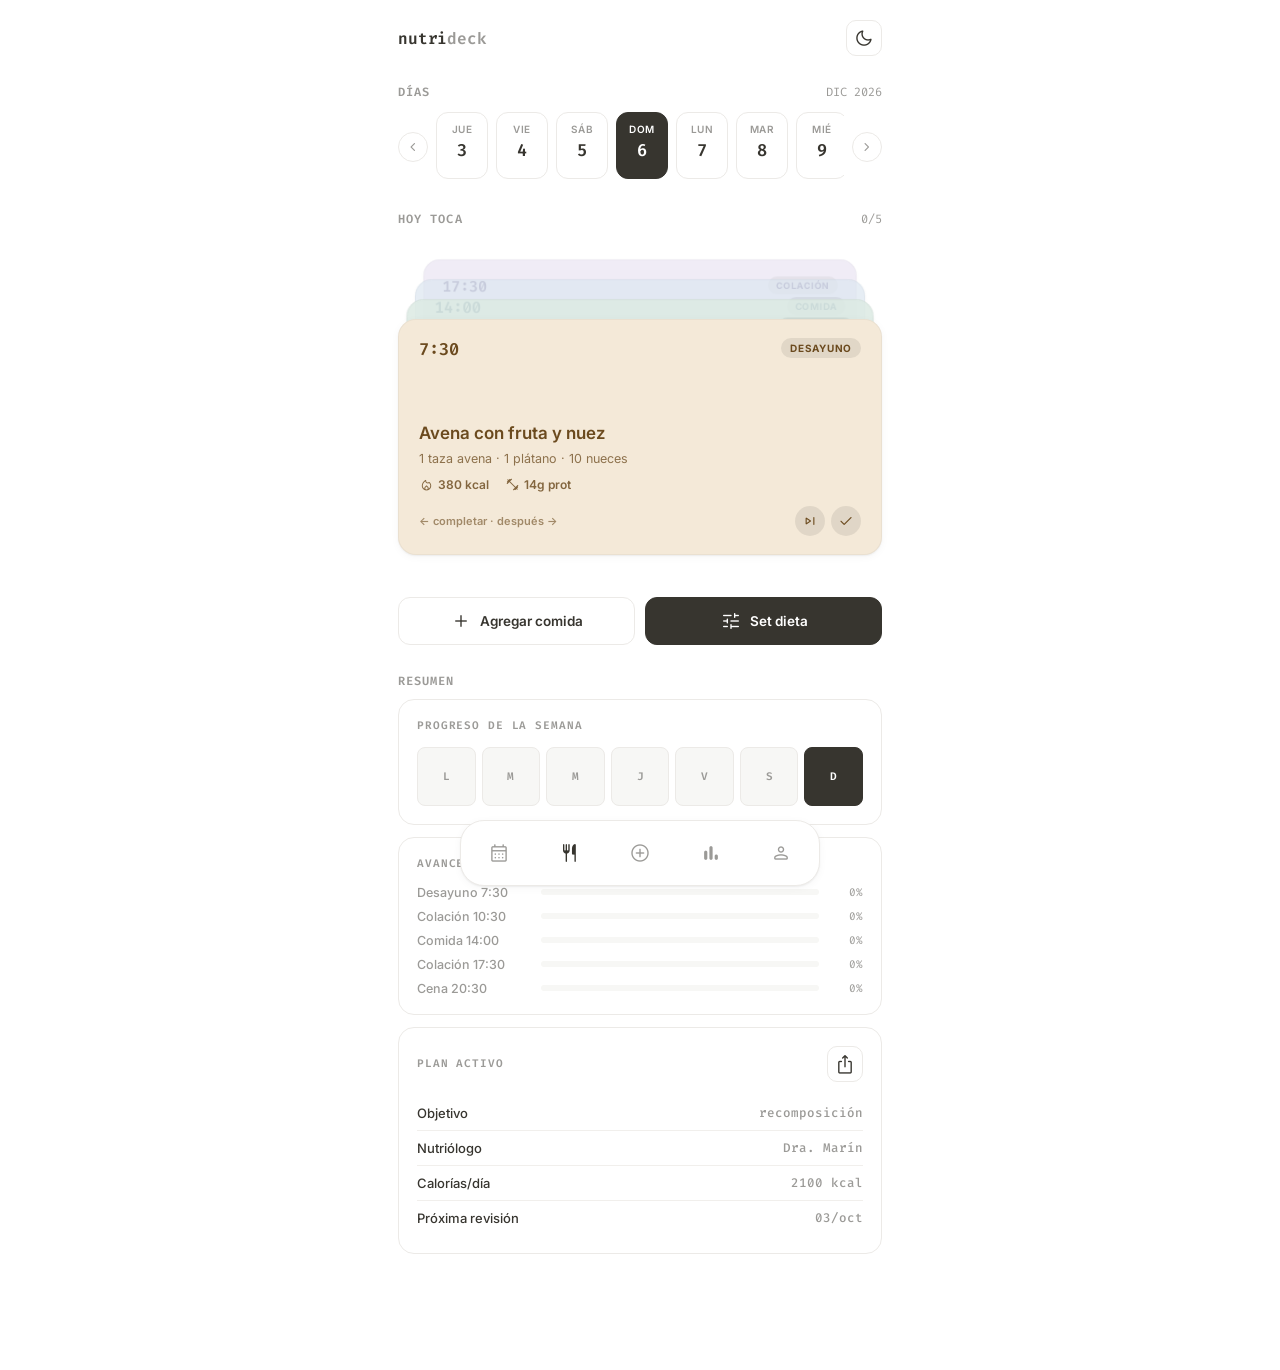
==== commit 310d2af8: "Add month calendar, extended day rail, share modal to diet wireframe - Taller meal cards (from 180px" ====
--- a/diet-app/index.html
+++ b/diet-app/index.html
@@ -17,6 +17,7 @@
     --border-soft: #f1efec;
     --accent:      #37352f;
     --shadow:      0 1px 2px rgba(15,15,15,.06), 0 2px 8px rgba(15,15,15,.04);
+    --overlay:     rgba(30,28,25,.45);
 
     --meal-1-bg:#f4e9d8; --meal-1-tx:#6b4a1e;
     --meal-2-bg:#dceae3; --meal-2-tx:#1f5c46;
@@ -38,6 +39,7 @@
     --border-soft: #2a2a2a;
     --accent:      #e9e9e7;
     --shadow:      0 1px 2px rgba(0,0,0,.4), 0 2px 10px rgba(0,0,0,.28);
+    --overlay:     rgba(0,0,0,.6);
 
     --meal-1-bg:#332a1a; --meal-1-tx:#e8c989;
     --meal-2-bg:#1c2f28; --meal-2-tx:#8fd9bd;
@@ -60,6 +62,7 @@
     -webkit-tap-highlight-color:transparent;
   }
   button{font-family:inherit;}
+  input{font-family:inherit;}
   .mono{font-family:'Fira Code',ui-monospace,monospace;}
 
   .material-symbols-rounded{
@@ -76,7 +79,7 @@
   .App{
     max-width:520px;
     margin:0 auto;
-    padding:20px 18px 110px;
+    padding:20px 18px 116px;
     display:flex;
     flex-direction:column;
     gap:28px;
@@ -103,6 +106,7 @@
     color:var(--text);
     display:flex;align-items:center;justify-content:center;
     cursor:pointer;
+    flex:0 0 auto;
   }
   .IconBtn:hover{background:var(--bg-sunken);}
 
@@ -127,19 +131,39 @@
   }
 
   /* ---------- Day rail ---------- */
+  .DayRailWrap{
+    display:flex;
+    align-items:center;
+    gap:8px;
+  }
+  .RailNav{
+    width:30px;height:30px;
+    border-radius:50%;
+    border:1px solid var(--border);
+    background:var(--bg-raised);
+    color:var(--text-dim);
+    display:flex;align-items:center;justify-content:center;
+    cursor:pointer;
+    flex:0 0 auto;
+  }
+  .RailNav:hover{background:var(--bg-sunken);color:var(--text);}
+  .RailNav .material-symbols-rounded{font-size:18px;}
+
   .DayRail{
     display:flex;
     gap:8px;
     overflow-x:auto;
     scroll-snap-type:x mandatory;
     padding:2px 2px 4px;
+    flex:1;
+    min-width:0;
   }
   .DayRail::-webkit-scrollbar{display:none;}
 
   .DayCard{
     scroll-snap-align:start;
     flex:0 0 auto;
-    width:56px;
+    width:52px;
     padding:10px 0 9px;
     border-radius:12px;
     border:1px solid var(--border);
@@ -164,9 +188,10 @@
   .DayCard.is-active .DayCard-num{color:var(--bg);}
 
   /* ---------- Rolodex stack ---------- */
+  :root{ --card-h: 236px; --peek: 24px; }
   .Stack{
     position:relative;
-    height:300px;
+    height:calc(var(--card-h) + var(--peek) * 3 + 10px);
   }
   .Stack-empty{
     position:absolute;inset:0;
@@ -182,10 +207,10 @@
     position:absolute;
     left:0;right:0;
     bottom:0;
-    height:180px;
-    border-radius:16px;
+    height:var(--card-h);
+    border-radius:18px;
     border:1px solid rgba(0,0,0,.04);
-    padding:16px 18px;
+    padding:18px 20px;
     display:flex;
     flex-direction:column;
     box-shadow:var(--shadow);
@@ -207,7 +232,7 @@
   .MealCard-top{
     display:flex;justify-content:space-between;align-items:flex-start;
   }
-  .MealCard-time{font-family:'Fira Code';font-weight:600;font-size:16px;}
+  .MealCard-time{font-family:'Fira Code';font-weight:600;font-size:17px;}
   .MealCard-tag{
     font-size:10px;font-weight:700;text-transform:uppercase;letter-spacing:.07em;
     background:rgba(0,0,0,.08);
@@ -215,18 +240,28 @@
   }
   .MealCard-name{
     font-weight:600;
-    font-size:16px;
+    font-size:17px;
     line-height:1.3;
     margin-top:auto;
   }
   .MealCard-desc{
     font-size:12.5px;
     opacity:.75;
-    margin-top:4px;
+    margin-top:5px;
     line-height:1.4;
   }
+  .MealCard-macros{
+    display:flex;
+    gap:16px;
+    margin-top:10px;
+    font-size:12px;
+    font-weight:600;
+    opacity:.82;
+  }
+  .MealCard-macros span{display:flex;align-items:center;gap:4px;}
+  .MealCard-macros .material-symbols-rounded{font-size:15px;}
   .MealCard-foot{
-    margin-top:10px;
+    margin-top:14px;
     display:flex;
     align-items:center;
     justify-content:space-between;
@@ -256,8 +291,8 @@
     pointer-events:none;
     gap:6px;
   }
-  .SwipeGhost.left{left:0;justify-content:flex-start;padding-left:18px;color:#1f5c46;}
-  .SwipeGhost.right{right:0;justify-content:flex-end;padding-right:18px;color:#6b4a1e;}
+  .SwipeGhost.left{left:0;justify-content:flex-start;padding-left:20px;color:#1f5c46;}
+  .SwipeGhost.right{right:0;justify-content:flex-end;padding-right:20px;color:#6b4a1e;}
 
   /* completed chips row */
   .DoneRow{
@@ -314,6 +349,11 @@
     letter-spacing:.08em;
     color:var(--text-dim);
   }
+  .Panel-headRow{
+    display:flex;align-items:center;justify-content:space-between;
+    margin-bottom:14px;
+  }
+  .Panel-headRow h3{margin:0;}
 
   .WeekGrid{display:grid;grid-template-columns:repeat(7,1fr);gap:6px;}
   .WeekGrid-cell{
@@ -359,24 +399,101 @@
     pointer-events:auto;
     display:flex;
     align-items:center;
-    gap:6px;
+    justify-content:space-between;
+    gap:4px;
+    width:100%;
+    max-width:360px;
+    background:var(--bg-raised);
+    border:1px solid var(--border);
+    border-radius:24px;
+    padding:8px 14px;
+    box-shadow:var(--shadow);
+  }
+  .NavBar-item{
+    width:48px;height:48px;
+    border:none;
+    background:transparent;
+    color:var(--text-dim);
+    border-radius:16px;
+    display:flex;align-items:center;justify-content:center;
+    cursor:pointer;
+    flex:0 0 auto;
+  }
+  .NavBar-item:hover{background:var(--bg-sunken);}
+  .NavBar-item.is-active{color:var(--text);}
+
+  /* ---------- Modals ---------- */
+  .ModalOverlay{
+    position:fixed;inset:0;
+    background:var(--overlay);
+    display:flex;align-items:center;justify-content:center;
+    padding:20px;
+    z-index:999;
+  }
+  .ModalOverlay[hidden]{display:none;}
+  .ModalPanel{
     background:var(--bg-raised);
     border:1px solid var(--border);
     border-radius:20px;
-    padding:8px 10px;
+    padding:20px;
+    width:100%;
+    max-width:360px;
     box-shadow:var(--shadow);
   }
-  .NavBar-item{
-    width:46px;height:44px;
-    border:none;
-    background:transparent;
+  .ModalHeader{
+    display:flex;align-items:center;justify-content:space-between;
+    margin-bottom:14px;
+  }
+  .ModalTitle{
+    font-family:'Fira Code';
+    font-weight:600;
+    font-size:14px;
+  }
+  .MonthWeekdays{
+    display:grid;grid-template-columns:repeat(7,1fr);
+    margin-bottom:4px;
+  }
+  .MonthWeekdays span{
+    text-align:center;
+    font-size:10px;font-weight:600;letter-spacing:.04em;
     color:var(--text-dim);
-    border-radius:14px;
-    display:flex;align-items:center;justify-content:center;
+  }
+  .MonthGrid{display:grid;grid-template-columns:repeat(7,1fr);gap:4px;}
+  .MonthGrid-cell{
+    aspect-ratio:1;
+    border-radius:10px;
+    display:flex;flex-direction:column;align-items:center;justify-content:center;
+    font-family:'Fira Code';font-size:13px;font-weight:500;
+    color:var(--text);
     cursor:pointer;
-  }
-  .NavBar-item:hover{background:var(--bg-sunken);}
-  .NavBar-item.is-active{color:var(--text);}
+    position:relative;
+    gap:2px;
+  }
+  .MonthGrid-cell:hover{background:var(--bg-sunken);}
+  .MonthGrid-cell.is-dim{color:var(--text-dim);opacity:.4;}
+  .MonthGrid-cell.is-active{background:var(--text);color:var(--bg);}
+  .MonthGrid-cell.is-today:not(.is-active){box-shadow:inset 0 0 0 1.5px var(--text-dim);}
+  .MonthGrid-cell .dot{width:4px;height:4px;border-radius:50%;background:var(--meal-2-tx);}
+  .MonthGrid-cell.is-active .dot{background:var(--bg);}
+
+  .Note{font-size:12.5px;color:var(--text-dim);line-height:1.5;margin:0 0 14px;}
+  .ShareRow{display:flex;gap:8px;align-items:center;}
+  .ShareRow + .ShareRow{margin-top:10px;}
+  .ShareDivider{
+    text-align:center;font-size:11.5px;color:var(--text-dim);
+    margin:16px 0;
+  }
+  .ShareInput{
+    flex:1;
+    padding:10px 12px;
+    border:1px solid var(--border);
+    border-radius:10px;
+    background:var(--bg-sunken);
+    color:var(--text);
+    font-size:13px;
+  }
+  .ShareInput.mono{letter-spacing:-0.01em;}
+  .ShareRow .Btn{flex:0 0 auto;padding:10px 16px;}
 </style>
 </head>
 <body>
@@ -391,11 +508,15 @@
   </div>
 
   <div id="secToday">
-    <div class="SectionHead"><h2>Semana</h2><span class="meta" id="weekRange">SEM 38</span></div>
-    <div class="DayRail" id="dayRail"></div>
+    <div class="SectionHead"><h2>Días</h2><span class="meta" id="railLabel">SEP 2026</span></div>
+    <div class="DayRailWrap">
+      <button class="RailNav" id="railPrev"><span class="material-symbols-rounded">chevron_left</span></button>
+      <div class="DayRail" id="dayRail"></div>
+      <button class="RailNav" id="railNext"><span class="material-symbols-rounded">chevron_right</span></button>
+    </div>
   </div>
 
-  <div>
+  <div id="secMeals">
     <div class="SectionHead">
       <h2>Hoy toca</h2>
       <span class="meta" id="dayCount">0/0</span>
@@ -424,7 +545,12 @@
       <div id="progressRows"></div>
     </div>
     <div class="Panel" id="secProfile">
-      <h3>Plan activo</h3>
+      <div class="Panel-headRow">
+        <h3>Plan activo</h3>
+        <button class="IconBtn" id="btnShare" title="Compartir dieta">
+          <span class="material-symbols-rounded">ios_share</span>
+        </button>
+      </div>
       <ul class="PlanList">
         <li>Objetivo <span class="dim">recomposición</span></li>
         <li>Nutriólogo <span class="dim">Dra. Marín</span></li>
@@ -438,11 +564,46 @@
 
 <div class="NavBar">
   <div class="NavBar-inner" id="navBar">
-    <button class="NavBar-item" data-target="secToday" data-icon="calendar_month" title="Semana"></button>
-    <button class="NavBar-item" data-target="secToday" data-icon="restaurant" title="Hoy"></button>
-    <button class="NavBar-item" data-target="__add" data-icon="add_circle" title="Agregar"></button>
-    <button class="NavBar-item" data-target="secStats" data-icon="bar_chart" title="Resumen"></button>
-    <button class="NavBar-item" data-target="secProfile" data-icon="person" title="Perfil"></button>
+    <button class="NavBar-item" data-type="action" data-action="openMonth" data-icon="calendar_month" title="Calendario"></button>
+    <button class="NavBar-item" data-type="nav" data-target="secMeals" data-icon="restaurant" title="Hoy"></button>
+    <button class="NavBar-item" data-type="action" data-action="openAdd" data-icon="add_circle" title="Agregar"></button>
+    <button class="NavBar-item" data-type="nav" data-target="secStats" data-icon="bar_chart" title="Resumen"></button>
+    <button class="NavBar-item" data-type="nav" data-target="secProfile" data-icon="person" title="Perfil"></button>
+  </div>
+</div>
+
+<!-- Month calendar modal -->
+<div class="ModalOverlay" id="monthModal" hidden>
+  <div class="ModalPanel">
+    <div class="ModalHeader">
+      <button class="IconBtn" id="monthPrev"><span class="material-symbols-rounded">chevron_left</span></button>
+      <span class="ModalTitle" id="monthLabel">Septiembre 2026</span>
+      <button class="IconBtn" id="monthNext"><span class="material-symbols-rounded">chevron_right</span></button>
+    </div>
+    <div class="MonthWeekdays">
+      <span>L</span><span>M</span><span>M</span><span>J</span><span>V</span><span>S</span><span>D</span>
+    </div>
+    <div class="MonthGrid" id="monthGrid"></div>
+  </div>
+</div>
+
+<!-- Share diet modal -->
+<div class="ModalOverlay" id="shareModal" hidden>
+  <div class="ModalPanel">
+    <div class="ModalHeader">
+      <span class="ModalTitle">Compartir dieta</span>
+      <button class="IconBtn" id="shareClose"><span class="material-symbols-rounded">close</span></button>
+    </div>
+    <p class="Note">Comparte este plan con tu nutriólogo o paciente. (wireframe — sin backend real)</p>
+    <div class="ShareRow">
+      <input class="ShareInput mono" id="shareLink" type="text" readonly value="nutrideck.app/plan/8f2ac1">
+      <button class="Btn is-primary" id="shareCopy">Copiar</button>
+    </div>
+    <div class="ShareDivider">o envía por correo</div>
+    <div class="ShareRow">
+      <input class="ShareInput" id="shareEmail" type="email" placeholder="correo@ejemplo.com">
+      <button class="Btn is-primary" id="shareSend">Enviar</button>
+    </div>
   </div>
 </div>
 
@@ -472,78 +633,98 @@
     storeTheme(next);
   });
 
-  // ---------- Data ----------
+  // ---------- Date helpers ----------
   var DOWS = ["LUN","MAR","MIÉ","JUE","VIE","SÁB","DOM"];
+  var MONTHS = ["ENERO","FEBRERO","MARZO","ABRIL","MAYO","JUNIO","JULIO","AGOSTO","SEPTIEMBRE","OCTUBRE","NOVIEMBRE","DICIEMBRE"];
+  var MONTHS_ABBR = ["ENE","FEB","MAR","ABR","MAY","JUN","JUL","AGO","SEP","OCT","NOV","DIC"];
+
+  function pad2(n){ return n<10 ? '0'+n : ''+n; }
+  function dateKey(d){ return d.getFullYear()+'-'+pad2(d.getMonth()+1)+'-'+pad2(d.getDate()); }
+  function addDays(d,n){ var r=new Date(d); r.setDate(r.getDate()+n); return r; }
+  function dowIndex(d){ return (d.getDay()+6)%7; } // Monday=0 ... Sunday=6
+  function sameDay(a,b){ return dateKey(a)===dateKey(b); }
+
+  // ---------- Meal data (lazily generated per calendar date) ----------
   var COLORS = ["c1","c2","c3","c4","c5"];
-
+  var MEAL_TEMPLATE = [
+    {time:"7:30",  tag:"Desayuno", name:"Avena con fruta y nuez",      desc:"1 taza avena · 1 plátano · 10 nueces",       kcal:380, protein:14},
+    {time:"10:30", tag:"Colación", name:"Yogurt griego + granola",     desc:"1 yogurt natural · 2 cdas granola",          kcal:210, protein:16},
+    {time:"14:00", tag:"Comida",   name:"Pollo a la plancha",          desc:"150g pollo · arroz · ensalada verde",        kcal:520, protein:42},
+    {time:"17:30", tag:"Colación", name:"Fruta + puñado de almendras", desc:"1 manzana · 10 almendras",                   kcal:230, protein:6},
+    {time:"20:30", tag:"Cena",     name:"Salmón con verduras",         desc:"120g salmón · brócoli al vapor",             kcal:410, protein:34}
+  ];
   function buildMeals(seed){
-    var base = [
-      {time:"7:30",  tag:"Desayuno", name:"Avena con fruta y nuez",      desc:"1 taza avena · 1 plátano · 10 nueces"},
-      {time:"10:30", tag:"Colación", name:"Yogurt griego + granola",     desc:"1 yogurt natural · 2 cdas granola"},
-      {time:"14:00", tag:"Comida",   name:"Pollo a la plancha",          desc:"150g pollo · arroz · ensalada verde"},
-      {time:"17:30", tag:"Colación", name:"Fruta + puñado de almendras", desc:"1 manzana · 10 almendras"},
-      {time:"20:30", tag:"Cena",     name:"Salmón con verduras",         desc:"120g salmón · brócoli al vapor"}
-    ];
-    return base.map(function(m,i){
-      return {
-        id: seed + "-" + i,
-        time:m.time, tag:m.tag, name:m.name, desc:m.desc,
-        color: COLORS[i % COLORS.length]
-      };
+    return MEAL_TEMPLATE.map(function(m,i){
+      return { id:seed+"-"+i, time:m.time, tag:m.tag, name:m.name, desc:m.desc, kcal:m.kcal, protein:m.protein, color:COLORS[i % COLORS.length] };
     });
   }
 
+  var daysData = {}; // dateKey -> {pending:[...], done:[...]}
+  function getDay(date){
+    var key = dateKey(date);
+    if(!daysData[key]){
+      daysData[key] = { pending: buildMeals(key), done: [] };
+    }
+    return daysData[key];
+  }
+
   var today = new Date();
-  var days = [];
-  for(var i=0;i<7;i++){
-    var d = new Date(today);
-    d.setDate(today.getDate() - today.getDay() + 1 + i);
-    days.push({
-      id:i,
-      dow:DOWS[i],
-      num:d.getDate(),
-      pending: buildMeals("d"+i),
-      done: []
-    });
-  }
-  var activeDay = Math.min(Math.max(today.getDay()-1,0),6);
+  var activeDate = new Date(today);
 
   // ---------- DOM refs ----------
   var dayRail = document.getElementById('dayRail');
+  var railLabel = document.getElementById('railLabel');
   var stackEl = document.getElementById('stack');
   var doneRowEl = document.getElementById('doneRow');
   var dayCountEl = document.getElementById('dayCount');
   var weekGrid = document.getElementById('weekGrid');
   var progressRows = document.getElementById('progressRows');
 
-  // ---------- Day rail ----------
+  // ---------- Day rail (scrollable window, ± several days, with prev/next paging) ----------
+  var RAIL_SPAN = 7; // days shown before and after activeDate
+
   function renderDayRail(){
     dayRail.innerHTML = "";
-    days.forEach(function(day){
+    var windowDates = [];
+    for(var i=-RAIL_SPAN;i<=RAIL_SPAN;i++){
+      windowDates.push(addDays(activeDate, i));
+    }
+    windowDates.forEach(function(date){
+      var day = getDay(date);
+      var isActive = sameDay(date, activeDate);
       var allDone = day.pending.length === 0;
       var el = document.createElement('div');
-      el.className = 'DayCard' + (day.id===activeDay ? ' is-active':'') + (allDone ? ' is-done':'');
+      el.className = 'DayCard' + (isActive ? ' is-active':'') + (allDone ? ' is-done':'');
       el.innerHTML =
-        '<span class="DayCard-dow">'+day.dow+'</span>' +
-        '<span class="DayCard-num">'+day.num+'</span>' +
+        '<span class="DayCard-dow">'+DOWS[dowIndex(date)]+'</span>' +
+        '<span class="DayCard-num">'+date.getDate()+'</span>' +
         '<span class="DayCard-dot"></span>';
       el.addEventListener('click', function(){
-        activeDay = day.id;
+        activeDate = date;
         renderAll();
       });
       dayRail.appendChild(el);
     });
-    var activeEl = dayRail.children[activeDay];
+    railLabel.textContent = MONTHS_ABBR[activeDate.getMonth()] + ' ' + activeDate.getFullYear();
+    var activeEl = dayRail.children[RAIL_SPAN];
     if(activeEl) activeEl.scrollIntoView({inline:'center', block:'nearest'});
   }
 
+  document.getElementById('railPrev').addEventListener('click', function(){
+    activeDate = addDays(activeDate, -7);
+    renderAll();
+  });
+  document.getElementById('railNext').addEventListener('click', function(){
+    activeDate = addDays(activeDate, 7);
+    renderAll();
+  });
+
   // ---------- Rolodex stack (peek cards fan out upward, front sits at the bottom) ----------
-  var PEEK = 20;
   var MAX_VISIBLE = 4;
 
   function renderStack(){
     stackEl.innerHTML = "";
-    var day = days[activeDay];
+    var day = getDay(activeDate);
     var pending = day.pending;
 
     dayCountEl.textContent = day.done.length + "/" + (day.done.length + pending.length);
@@ -551,7 +732,7 @@
     if(pending.length === 0){
       var empty = document.createElement('div');
       empty.className = 'Stack-empty';
-      empty.textContent = '¡Todas las comidas de hoy están completas!';
+      empty.textContent = '¡Todas las comidas de este día están completas!';
       stackEl.appendChild(empty);
       renderDoneRow();
       return;
@@ -565,8 +746,8 @@
       card.dataset.id = meal.id;
 
       card.style.zIndex = (MAX_VISIBLE - idx);
-      card.style.transform = 'translateY(-'+(idx*PEEK)+'px) scale('+(1 - idx*0.035)+')';
-      card.style.opacity = idx===0 ? 1 : Math.max(0.55, 1 - idx*0.16);
+      card.style.transform = 'translateY(calc(var(--peek) * -'+idx+')) scale('+(1 - idx*0.035)+')';
+      card.style.opacity = idx===0 ? 1 : Math.max(0.6, 1 - idx*0.14);
 
       card.innerHTML =
         '<div class="MealCard-top">' +
@@ -575,6 +756,7 @@
         '</div>' +
         '<div class="MealCard-name">'+meal.name+'</div>' +
         (isFront ? '<div class="MealCard-desc">'+meal.desc+'</div>' : '') +
+        (isFront ? '<div class="MealCard-macros"><span><span class="material-symbols-rounded">local_fire_department</span>'+meal.kcal+' kcal</span><span><span class="material-symbols-rounded">fitness_center</span>'+meal.protein+'g prot</span></div>' : '') +
         '<div class="MealCard-foot">' +
           '<span class="MealCard-hint">'+(isFront ? '← completar · después →' : '')+'</span>' +
           (isFront ? '<div class="MealCard-actions"><button class="MealCard-actionBtn" data-action="skip"><span class="material-symbols-rounded">skip_next</span></button><button class="MealCard-actionBtn" data-action="done"><span class="material-symbols-rounded">check</span></button></div>' : '') +
@@ -604,7 +786,7 @@
   }
 
   function renderDoneRow(){
-    var day = days[activeDay];
+    var day = getDay(activeDate);
     doneRowEl.innerHTML = "";
     day.done.forEach(function(meal){
       var chip = document.createElement('div');
@@ -616,7 +798,7 @@
   }
 
   function completeMeal(id){
-    var day = days[activeDay];
+    var day = getDay(activeDate);
     var idx = day.pending.findIndex(function(m){return m.id===id;});
     if(idx===-1) return;
     var meal = day.pending.splice(idx,1)[0];
@@ -625,7 +807,7 @@
   }
 
   function skipToBack(id){
-    var day = days[activeDay];
+    var day = getDay(activeDate);
     var idx = day.pending.findIndex(function(m){return m.id===id;});
     if(idx===-1) return;
     var meal = day.pending.splice(idx,1)[0];
@@ -634,7 +816,7 @@
   }
 
   function selectCard(id){
-    var day = days[activeDay];
+    var day = getDay(activeDate);
     var idx = day.pending.findIndex(function(m){return m.id===id;});
     if(idx<=0) return;
     var meal = day.pending.splice(idx,1)[0];
@@ -643,7 +825,7 @@
   }
 
   function undoComplete(id){
-    var day = days[activeDay];
+    var day = getDay(activeDate);
     var idx = day.done.findIndex(function(m){return m.id===id;});
     if(idx===-1) return;
     var meal = day.done.splice(idx,1)[0];
@@ -711,18 +893,22 @@
   // ---------- Stats ----------
   function renderWeekGrid(){
     weekGrid.innerHTML = "";
-    days.forEach(function(day){
+    var monday = addDays(activeDate, -dowIndex(activeDate));
+    for(var i=0;i<7;i++){
+      var date = addDays(monday, i);
+      var day = getDay(date);
       var full = day.pending.length === 0;
+      var isActive = sameDay(date, activeDate);
       var cell = document.createElement('div');
-      cell.className = 'WeekGrid-cell' + (day.id===activeDay ? ' is-active':'') + (full && day.id!==activeDay ? ' is-full':'');
-      cell.textContent = day.dow[0];
+      cell.className = 'WeekGrid-cell' + (isActive ? ' is-active':'') + (full && !isActive ? ' is-full':'');
+      cell.textContent = DOWS[i][0];
       weekGrid.appendChild(cell);
-    });
+    }
   }
 
   function renderProgress(){
     progressRows.innerHTML = "";
-    var day = days[activeDay];
+    var day = getDay(activeDate);
     var all = day.done.concat(day.pending).sort(function(a,b){
       return a.time.localeCompare(b.time, undefined, {numeric:true});
     });
@@ -747,9 +933,89 @@
     renderProgress();
   }
 
+  // ---------- Month calendar modal ----------
+  var monthModal = document.getElementById('monthModal');
+  var monthLabel = document.getElementById('monthLabel');
+  var monthGrid = document.getElementById('monthGrid');
+  var monthCursor = new Date(activeDate.getFullYear(), activeDate.getMonth(), 1);
+
+  function renderMonth(){
+    monthLabel.textContent = MONTHS[monthCursor.getMonth()].charAt(0) + MONTHS[monthCursor.getMonth()].slice(1).toLowerCase() + ' ' + monthCursor.getFullYear();
+    monthGrid.innerHTML = "";
+    var firstOfMonth = new Date(monthCursor.getFullYear(), monthCursor.getMonth(), 1);
+    var gridStart = addDays(firstOfMonth, -dowIndex(firstOfMonth));
+    for(var i=0;i<42;i++){
+      var cellDate = addDays(gridStart, i);
+      var inMonth = cellDate.getMonth() === monthCursor.getMonth();
+      var cached = daysData[dateKey(cellDate)];
+      var isActive = sameDay(cellDate, activeDate);
+      var isToday = sameDay(cellDate, today);
+      var cell = document.createElement('div');
+      cell.className = 'MonthGrid-cell' + (!inMonth ? ' is-dim':'') + (isActive ? ' is-active':'') + (isToday ? ' is-today':'');
+      var dot = (cached && cached.pending.length === 0) ? '<span class="dot"></span>' : '';
+      cell.innerHTML = '<span>'+cellDate.getDate()+'</span>' + dot;
+      cell.addEventListener('click', function(d){
+        return function(){
+          activeDate = d;
+          monthModal.hidden = true;
+          renderAll();
+        };
+      }(cellDate));
+      monthGrid.appendChild(cell);
+    }
+  }
+
+  document.getElementById('monthPrev').addEventListener('click', function(){
+    monthCursor = new Date(monthCursor.getFullYear(), monthCursor.getMonth()-1, 1);
+    renderMonth();
+  });
+  document.getElementById('monthNext').addEventListener('click', function(){
+    monthCursor = new Date(monthCursor.getFullYear(), monthCursor.getMonth()+1, 1);
+    renderMonth();
+  });
+  monthModal.addEventListener('click', function(e){
+    if(e.target === monthModal) monthModal.hidden = true;
+  });
+
+  function openMonth(){
+    monthCursor = new Date(activeDate.getFullYear(), activeDate.getMonth(), 1);
+    renderMonth();
+    monthModal.hidden = false;
+  }
+
+  // ---------- Share modal ----------
+  var shareModal = document.getElementById('shareModal');
+  document.getElementById('btnShare').addEventListener('click', function(){
+    shareModal.hidden = false;
+  });
+  document.getElementById('shareClose').addEventListener('click', function(){
+    shareModal.hidden = true;
+  });
+  shareModal.addEventListener('click', function(e){
+    if(e.target === shareModal) shareModal.hidden = true;
+  });
+  document.getElementById('shareCopy').addEventListener('click', function(){
+    var input = document.getElementById('shareLink');
+    input.select();
+    try{
+      navigator.clipboard.writeText(input.value);
+      alert('Enlace copiado (wireframe): ' + input.value);
+    }catch(e){
+      alert('Enlace: ' + input.value);
+    }
+  });
+  document.getElementById('shareSend').addEventListener('click', function(){
+    var email = document.getElementById('shareEmail');
+    if(!email.value){ email.focus(); return; }
+    alert('Wireframe: se enviaría una invitación con el plan a ' + email.value);
+    email.value = "";
+  });
+
   // ---------- Nav bar ----------
   var navBar = document.getElementById('navBar');
   var navButtons = Array.prototype.slice.call(navBar.querySelectorAll('.NavBar-item'));
+  var navDestButtons = navButtons.filter(function(b){ return b.dataset.type === 'nav'; });
+
   navButtons.forEach(function(btn){
     var icon = document.createElement('span');
     icon.className = 'material-symbols-rounded';
@@ -757,11 +1023,12 @@
     btn.appendChild(icon);
 
     btn.addEventListener('click', function(){
-      if(btn.dataset.target === '__add'){
-        document.getElementById('btnAddMeal').click();
+      if(btn.dataset.type === 'action'){
+        if(btn.dataset.action === 'openMonth') openMonth();
+        if(btn.dataset.action === 'openAdd') document.getElementById('btnAddMeal').click();
         return;
       }
-      navButtons.forEach(function(b){
+      navDestButtons.forEach(function(b){
         b.classList.remove('is-active');
         b.querySelector('.material-symbols-rounded').classList.remove('is-filled');
       });
@@ -771,8 +1038,8 @@
       if(target) target.scrollIntoView({behavior:'smooth', block:'start'});
     });
   });
-  navButtons[1].classList.add('is-active');
-  navButtons[1].querySelector('.material-symbols-rounded').classList.add('is-filled');
+  navDestButtons[0].classList.add('is-active');
+  navDestButtons[0].querySelector('.material-symbols-rounded').classList.add('is-filled');
 
   // ---------- Actions ----------
   document.getElementById('btnAddMeal').addEventListener('click', function(){
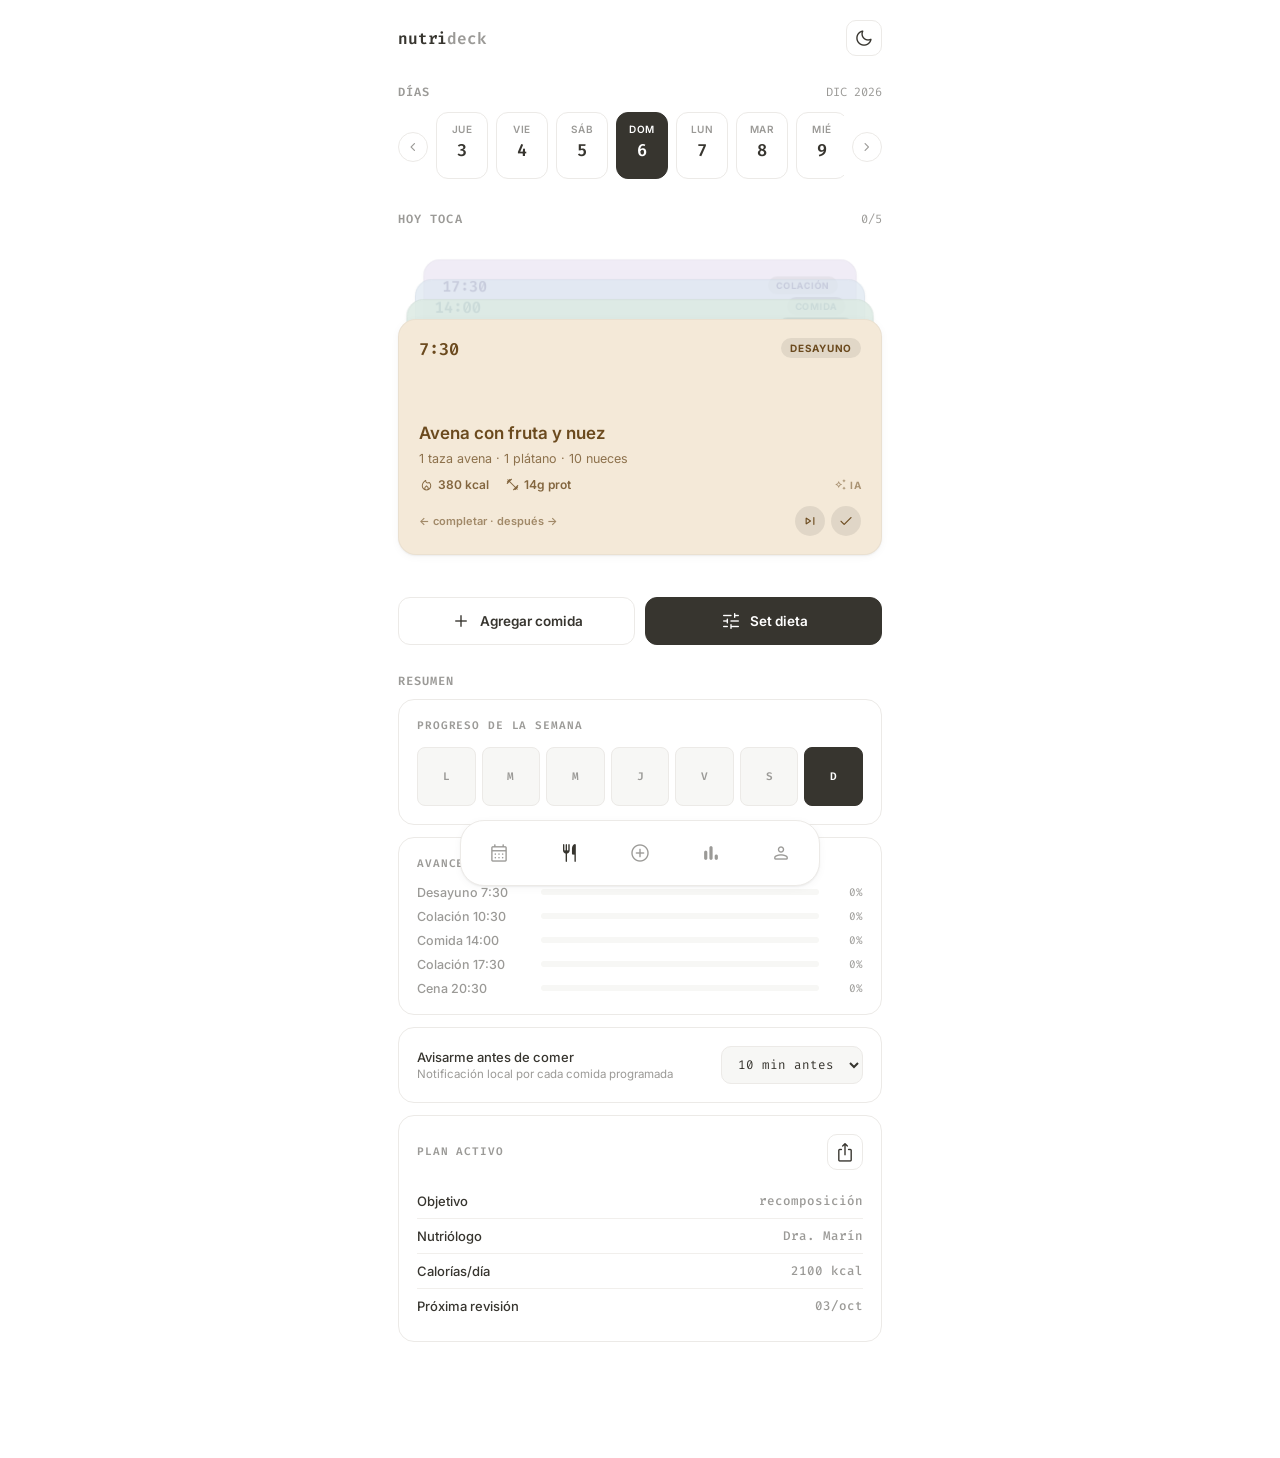
==== commit 4bda5704: "Fix nav icon fill toggle, add overdue meals, notifications, persistence - Root-cause the icon bug: t" ====
--- a/diet-app/index.html
+++ b/diet-app/index.html
@@ -5,7 +5,7 @@
 <meta name="viewport" content="width=device-width, initial-scale=1, viewport-fit=cover">
 <title>NutriDeck — Wireframe</title>
 <link rel="preconnect" href="https://fonts.googleapis.com">
-<link href="https://fonts.googleapis.com/css2?family=Fira+Code:wght@500;600;700&family=Inter:wght@400;500;600;700&family=Material+Symbols+Rounded:opsz,wght,FILL,GRAD@24,300,0,0" rel="stylesheet">
+<link href="https://fonts.googleapis.com/css2?family=Fira+Code:wght@500;600;700&family=Inter:wght@400;500;600;700&family=Material+Symbols+Rounded:opsz,wght,FILL,GRAD@20..48,100..700,0..1,-50..200" rel="stylesheet">
 <style>
   :root{
     --bg:          #ffffff;
@@ -252,6 +252,7 @@
   }
   .MealCard-macros{
     display:flex;
+    align-items:center;
     gap:16px;
     margin-top:10px;
     font-size:12px;
@@ -260,6 +261,19 @@
   }
   .MealCard-macros span{display:flex;align-items:center;gap:4px;}
   .MealCard-macros .material-symbols-rounded{font-size:15px;}
+  .MealCard-macros .ai-badge{
+    margin-left:auto;
+    display:flex;align-items:center;gap:3px;
+    font-size:10px;font-weight:700;text-transform:uppercase;letter-spacing:.04em;
+    opacity:.65;
+  }
+  .MealCard-macros .ai-badge .material-symbols-rounded{font-size:13px;}
+
+  .MealCard-tag.is-overdue{
+    display:flex;align-items:center;gap:3px;
+    background:rgba(0,0,0,.14);
+  }
+  .MealCard-tag.is-overdue .material-symbols-rounded{font-size:12px;}
   .MealCard-foot{
     margin-top:14px;
     display:flex;
@@ -386,6 +400,22 @@
   .PlanList li:last-child{border-bottom:none;}
   .PlanList li span.dim{color:var(--text-dim);font-family:'Fira Code';font-size:12.5px;}
 
+  .SettingRow{
+    display:flex;align-items:center;justify-content:space-between;
+    gap:12px;
+  }
+  .SettingRow-label{font-size:13px;font-weight:500;}
+  .SettingRow-hint{font-size:11.5px;color:var(--text-dim);margin-top:2px;}
+  .Select{
+    padding:9px 12px;
+    border:1px solid var(--border);
+    border-radius:10px;
+    background:var(--bg-sunken);
+    color:var(--text);
+    font-size:12.5px;
+    font-family:'Fira Code';
+  }
+
   /* ---------- Floating bottom nav ---------- */
   .NavBar{
     position:fixed;
@@ -543,6 +573,22 @@
     <div class="Panel">
       <h3>Avance de hoy</h3>
       <div id="progressRows"></div>
+    </div>
+    <div class="Panel">
+      <div class="SettingRow">
+        <div>
+          <div class="SettingRow-label">Avisarme antes de comer</div>
+          <div class="SettingRow-hint">Notificación local por cada comida programada</div>
+        </div>
+        <select class="Select" id="notifLead">
+          <option value="10">10 min antes</option>
+          <option value="30">30 min antes</option>
+          <option value="15">15 min antes</option>
+          <option value="5">5 min antes</option>
+          <option value="0">a la hora</option>
+          <option value="off">desactivadas</option>
+        </select>
+      </div>
     </div>
     <div class="Panel" id="secProfile">
       <div class="Panel-headRow">
@@ -633,6 +679,26 @@
     storeTheme(next);
   });
 
+  // ---------- Notification lead-time preference (10 min before, by default) ----------
+  var notifSelect = document.getElementById('notifLead');
+  function getStoredNotifLead(){
+    try{ return localStorage.getItem('nutrideck-notif-lead'); }catch(e){ return null; }
+  }
+  function storeNotifLead(v){
+    try{ localStorage.setItem('nutrideck-notif-lead', v); }catch(e){}
+  }
+  notifSelect.value = getStoredNotifLead() || "10";
+  notifSelect.addEventListener('change', function(){
+    storeNotifLead(notifSelect.value);
+    if(notifSelect.value === 'off'){
+      alert('Wireframe: notificaciones desactivadas.');
+    } else if(notifSelect.value === '0'){
+      alert('Wireframe: se avisará justo a la hora de cada comida.');
+    } else {
+      alert('Wireframe: se avisará ' + notifSelect.value + ' min antes de cada comida.');
+    }
+  });
+
   // ---------- Date helpers ----------
   var DOWS = ["LUN","MAR","MIÉ","JUE","VIE","SÁB","DOM"];
   var MONTHS = ["ENERO","FEBRERO","MARZO","ABRIL","MAYO","JUNIO","JULIO","AGOSTO","SEPTIEMBRE","OCTUBRE","NOVIEMBRE","DICIEMBRE"];
@@ -659,7 +725,19 @@
     });
   }
 
-  var daysData = {}; // dateKey -> {pending:[...], done:[...]}
+  // ---------- Persistence (localStorage — good enough for personal testing; swap for Supabase/Firebase later) ----------
+  var STORAGE_KEY = 'nutrideck-data-v1';
+  function loadSavedData(){
+    try{
+      var raw = localStorage.getItem(STORAGE_KEY);
+      return raw ? JSON.parse(raw) : {};
+    }catch(e){ return {}; }
+  }
+  function saveData(){
+    try{ localStorage.setItem(STORAGE_KEY, JSON.stringify(daysData)); }catch(e){}
+  }
+
+  var daysData = loadSavedData(); // dateKey -> {pending:[...], done:[...]}
   function getDay(date){
     var key = dateKey(date);
     if(!daysData[key]){
@@ -670,6 +748,23 @@
 
   var today = new Date();
   var activeDate = new Date(today);
+
+  // ---------- Overdue detection (missed window, still completable/skippable manually) ----------
+  function mealDateTime(date, timeStr){
+    var parts = timeStr.split(':');
+    var dt = new Date(date.getFullYear(), date.getMonth(), date.getDate(), parseInt(parts[0],10), parseInt(parts[1],10));
+    return dt;
+  }
+  var OVERDUE_GRACE_MIN = 45;
+  function isOverdue(meal, date){
+    var now = new Date();
+    var mealDT = mealDateTime(date, meal.time);
+    var dateOnly = new Date(date.getFullYear(), date.getMonth(), date.getDate());
+    var todayOnly = new Date(now.getFullYear(), now.getMonth(), now.getDate());
+    if(dateOnly < todayOnly) return true;
+    if(dateOnly > todayOnly) return false;
+    return now.getTime() > mealDT.getTime() + OVERDUE_GRACE_MIN*60000;
+  }
 
   // ---------- DOM refs ----------
   var dayRail = document.getElementById('dayRail');
@@ -749,16 +844,21 @@
       card.style.transform = 'translateY(calc(var(--peek) * -'+idx+')) scale('+(1 - idx*0.035)+')';
       card.style.opacity = idx===0 ? 1 : Math.max(0.6, 1 - idx*0.14);
 
+      var overdue = isOverdue(meal, activeDate);
+      var tagHtml = overdue
+        ? '<span class="MealCard-tag is-overdue"><span class="material-symbols-rounded">schedule</span>fuera de horario</span>'
+        : '<span class="MealCard-tag">'+meal.tag+'</span>';
+
       card.innerHTML =
         '<div class="MealCard-top">' +
           '<span class="MealCard-time mono">'+meal.time+'</span>' +
-          '<span class="MealCard-tag">'+meal.tag+'</span>' +
+          tagHtml +
         '</div>' +
         '<div class="MealCard-name">'+meal.name+'</div>' +
         (isFront ? '<div class="MealCard-desc">'+meal.desc+'</div>' : '') +
-        (isFront ? '<div class="MealCard-macros"><span><span class="material-symbols-rounded">local_fire_department</span>'+meal.kcal+' kcal</span><span><span class="material-symbols-rounded">fitness_center</span>'+meal.protein+'g prot</span></div>' : '') +
+        (isFront ? '<div class="MealCard-macros"><span><span class="material-symbols-rounded">local_fire_department</span>'+meal.kcal+' kcal</span><span><span class="material-symbols-rounded">fitness_center</span>'+meal.protein+'g prot</span><span class="ai-badge" title="Estimado con IA"><span class="material-symbols-rounded">auto_awesome</span>IA</span></div>' : '') +
         '<div class="MealCard-foot">' +
-          '<span class="MealCard-hint">'+(isFront ? '← completar · después →' : '')+'</span>' +
+          '<span class="MealCard-hint">'+(isFront ? (overdue ? 'puedes completarla igual →' : '← completar · después →') : '')+'</span>' +
           (isFront ? '<div class="MealCard-actions"><button class="MealCard-actionBtn" data-action="skip"><span class="material-symbols-rounded">skip_next</span></button><button class="MealCard-actionBtn" data-action="done"><span class="material-symbols-rounded">check</span></button></div>' : '') +
         '</div>' +
         (isFront ? '<div class="SwipeGhost left"><span class="material-symbols-rounded">check_circle</span>completada</div><div class="SwipeGhost right">después<span class="material-symbols-rounded">skip_next</span></div>' : '');
@@ -803,6 +903,7 @@
     if(idx===-1) return;
     var meal = day.pending.splice(idx,1)[0];
     day.done.push(meal);
+    saveData();
     renderAll();
   }
 
@@ -812,6 +913,7 @@
     if(idx===-1) return;
     var meal = day.pending.splice(idx,1)[0];
     day.pending.push(meal);
+    saveData();
     renderAll();
   }
 
@@ -821,6 +923,7 @@
     if(idx<=0) return;
     var meal = day.pending.splice(idx,1)[0];
     day.pending.unshift(meal);
+    saveData();
     renderAll();
   }
 
@@ -830,6 +933,7 @@
     if(idx===-1) return;
     var meal = day.done.splice(idx,1)[0];
     day.pending.unshift(meal);
+    saveData();
     renderAll();
   }
 
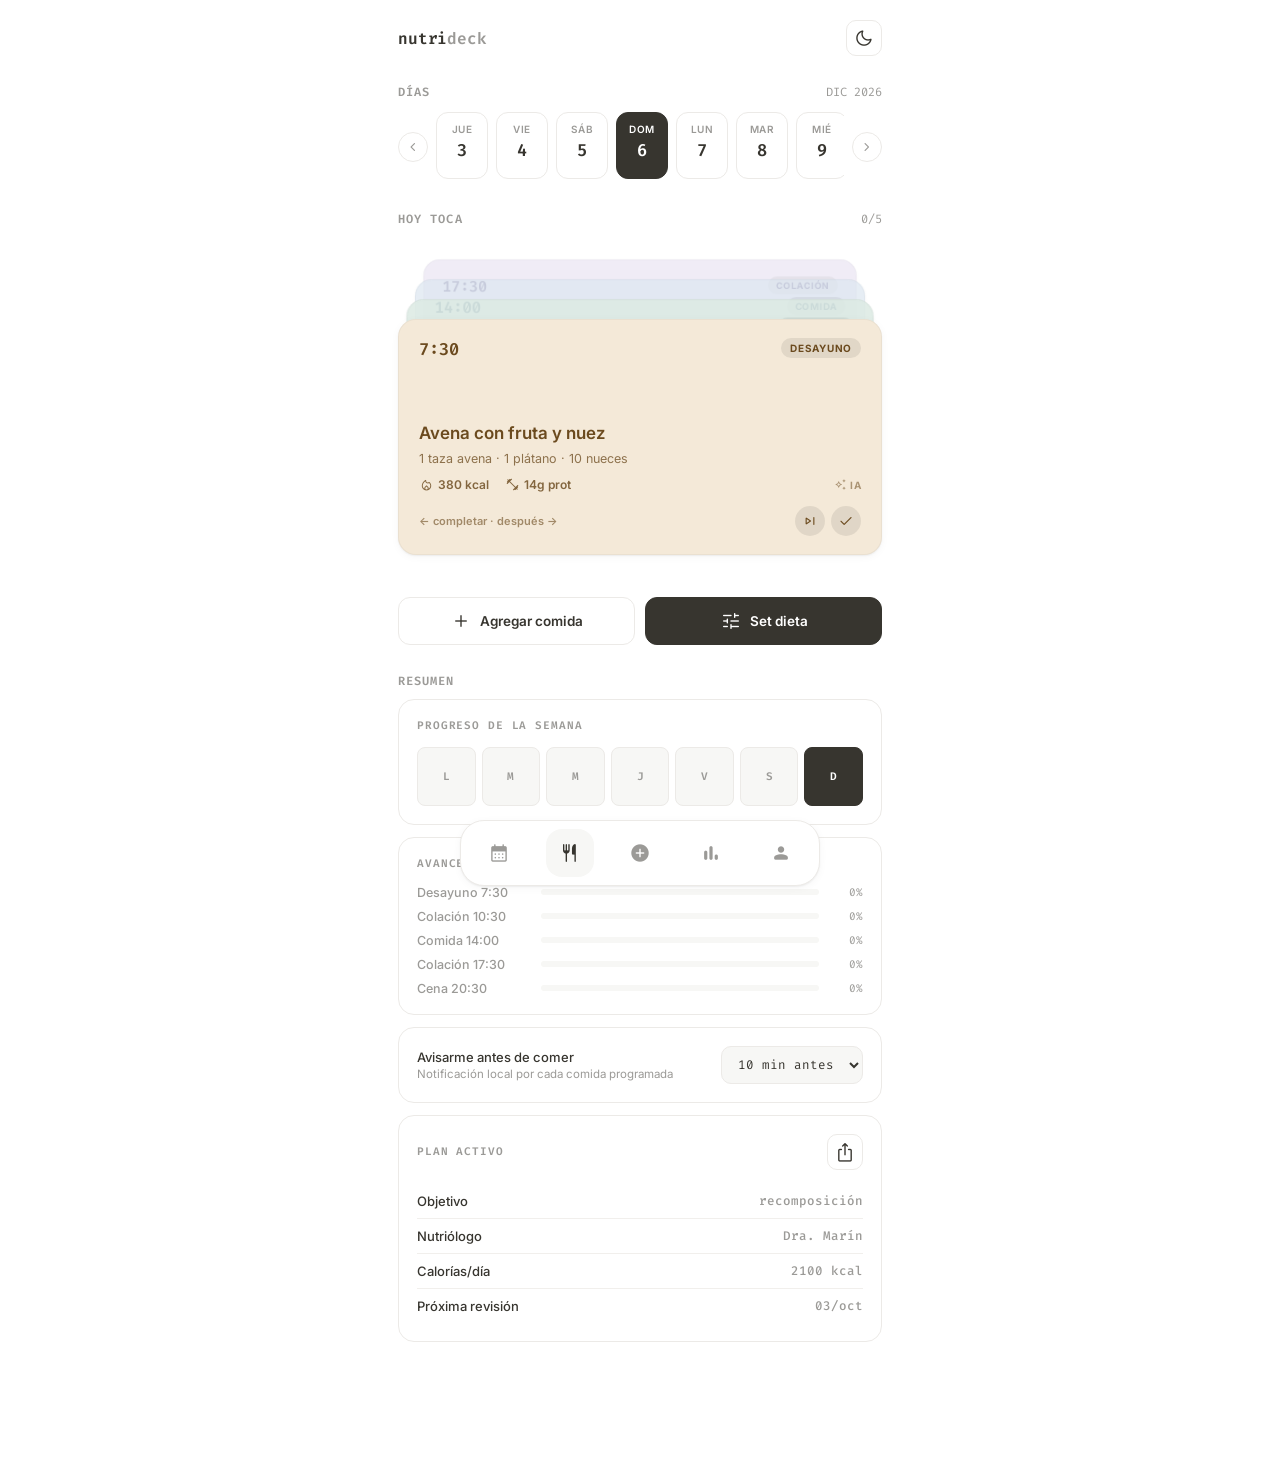
==== commit eebe5df7: "Make navbar selection persistent via a background pill, not FILL toggling Not every Google icon has " ====
--- a/diet-app/index.html
+++ b/diet-app/index.html
@@ -449,8 +449,14 @@
     cursor:pointer;
     flex:0 0 auto;
   }
+  /* Not every Google icon ships a distinct outline/filled pair, so the
+     navbar always renders filled glyphs; selection is communicated by
+     color + a persistent background pill instead of the FILL axis. */
+  .NavBar-item .material-symbols-rounded{
+    font-variation-settings:'FILL' 1,'wght' 300,'GRAD' 0,'opsz' 24;
+  }
   .NavBar-item:hover{background:var(--bg-sunken);}
-  .NavBar-item.is-active{color:var(--text);}
+  .NavBar-item.is-active{color:var(--text);background:var(--bg-sunken);}
 
   /* ---------- Modals ---------- */
   .ModalOverlay{
@@ -610,11 +616,11 @@
 
 <div class="NavBar">
   <div class="NavBar-inner" id="navBar">
-    <button class="NavBar-item" data-type="action" data-action="openMonth" data-icon="calendar_month" title="Calendario"></button>
-    <button class="NavBar-item" data-type="nav" data-target="secMeals" data-icon="restaurant" title="Hoy"></button>
+    <button class="NavBar-item" data-type="toggle" data-action="openMonth" data-icon="calendar_month" title="Calendario"></button>
+    <button class="NavBar-item" data-type="toggle" data-target="secMeals" data-icon="restaurant" title="Hoy"></button>
     <button class="NavBar-item" data-type="action" data-action="openAdd" data-icon="add_circle" title="Agregar"></button>
-    <button class="NavBar-item" data-type="nav" data-target="secStats" data-icon="bar_chart" title="Resumen"></button>
-    <button class="NavBar-item" data-type="nav" data-target="secProfile" data-icon="person" title="Perfil"></button>
+    <button class="NavBar-item" data-type="toggle" data-target="secStats" data-icon="bar_chart" title="Resumen"></button>
+    <button class="NavBar-item" data-type="toggle" data-target="secProfile" data-icon="person" title="Perfil"></button>
   </div>
 </div>
 
@@ -1116,9 +1122,13 @@
   });
 
   // ---------- Nav bar ----------
+  // "toggle" buttons (calendar, hoy, resumen, perfil) stay selected — via a
+  // persistent background pill, not the FILL axis — until another one is
+  // tapped; opening the calendar popup does not clear its selected state.
+  // "action" buttons (agregar) never carry a selected state.
   var navBar = document.getElementById('navBar');
   var navButtons = Array.prototype.slice.call(navBar.querySelectorAll('.NavBar-item'));
-  var navDestButtons = navButtons.filter(function(b){ return b.dataset.type === 'nav'; });
+  var navToggleButtons = navButtons.filter(function(b){ return b.dataset.type === 'toggle'; });
 
   navButtons.forEach(function(btn){
     var icon = document.createElement('span');
@@ -1127,23 +1137,18 @@
     btn.appendChild(icon);
 
     btn.addEventListener('click', function(){
-      if(btn.dataset.type === 'action'){
+      if(btn.dataset.type === 'toggle'){
+        navToggleButtons.forEach(function(b){ b.classList.remove('is-active'); });
+        btn.classList.add('is-active');
         if(btn.dataset.action === 'openMonth') openMonth();
-        if(btn.dataset.action === 'openAdd') document.getElementById('btnAddMeal').click();
+        var target = btn.dataset.target && document.getElementById(btn.dataset.target);
+        if(target) target.scrollIntoView({behavior:'smooth', block:'start'});
         return;
       }
-      navDestButtons.forEach(function(b){
-        b.classList.remove('is-active');
-        b.querySelector('.material-symbols-rounded').classList.remove('is-filled');
-      });
-      btn.classList.add('is-active');
-      btn.querySelector('.material-symbols-rounded').classList.add('is-filled');
-      var target = document.getElementById(btn.dataset.target);
-      if(target) target.scrollIntoView({behavior:'smooth', block:'start'});
+      if(btn.dataset.action === 'openAdd') document.getElementById('btnAddMeal').click();
     });
   });
-  navDestButtons[0].classList.add('is-active');
-  navDestButtons[0].querySelector('.material-symbols-rounded').classList.add('is-filled');
+  navToggleButtons[1].classList.add('is-active'); // "Hoy" selected by default
 
   // ---------- Actions ----------
   document.getElementById('btnAddMeal').addEventListener('click', function(){
